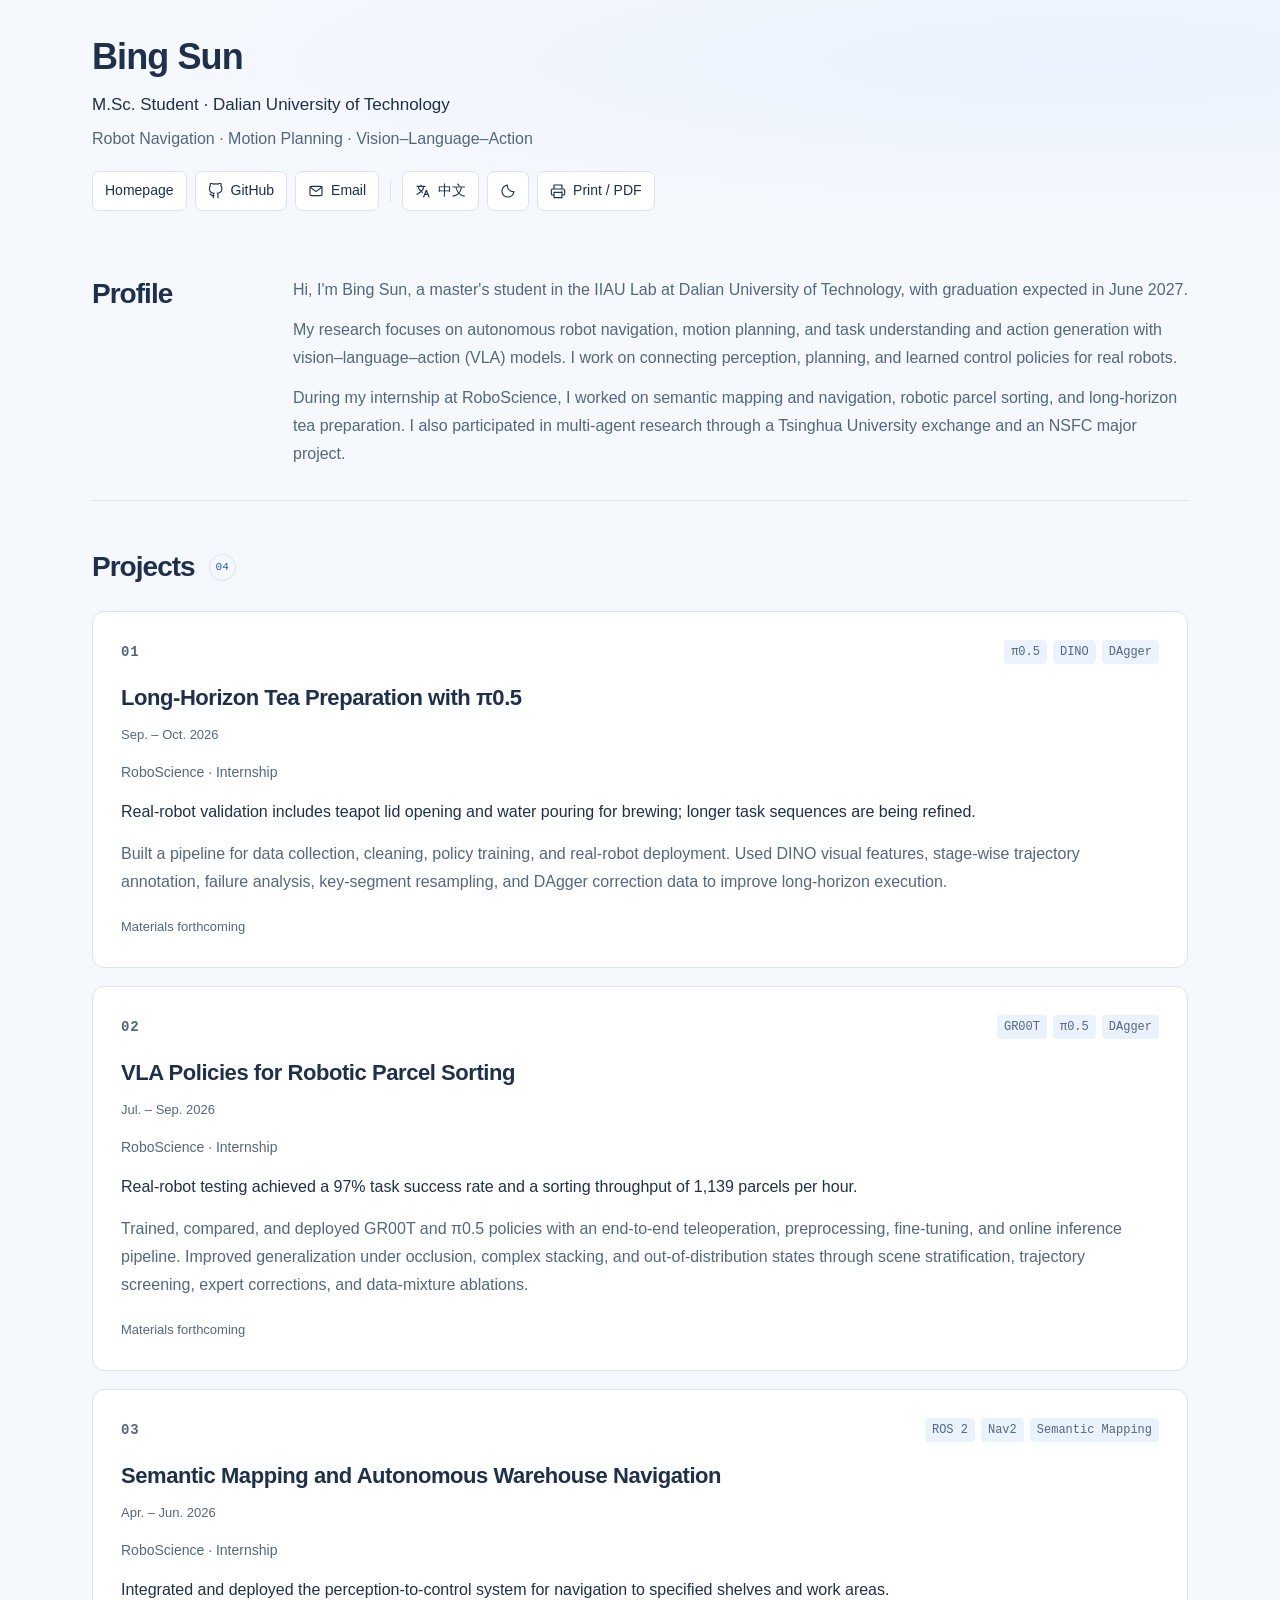
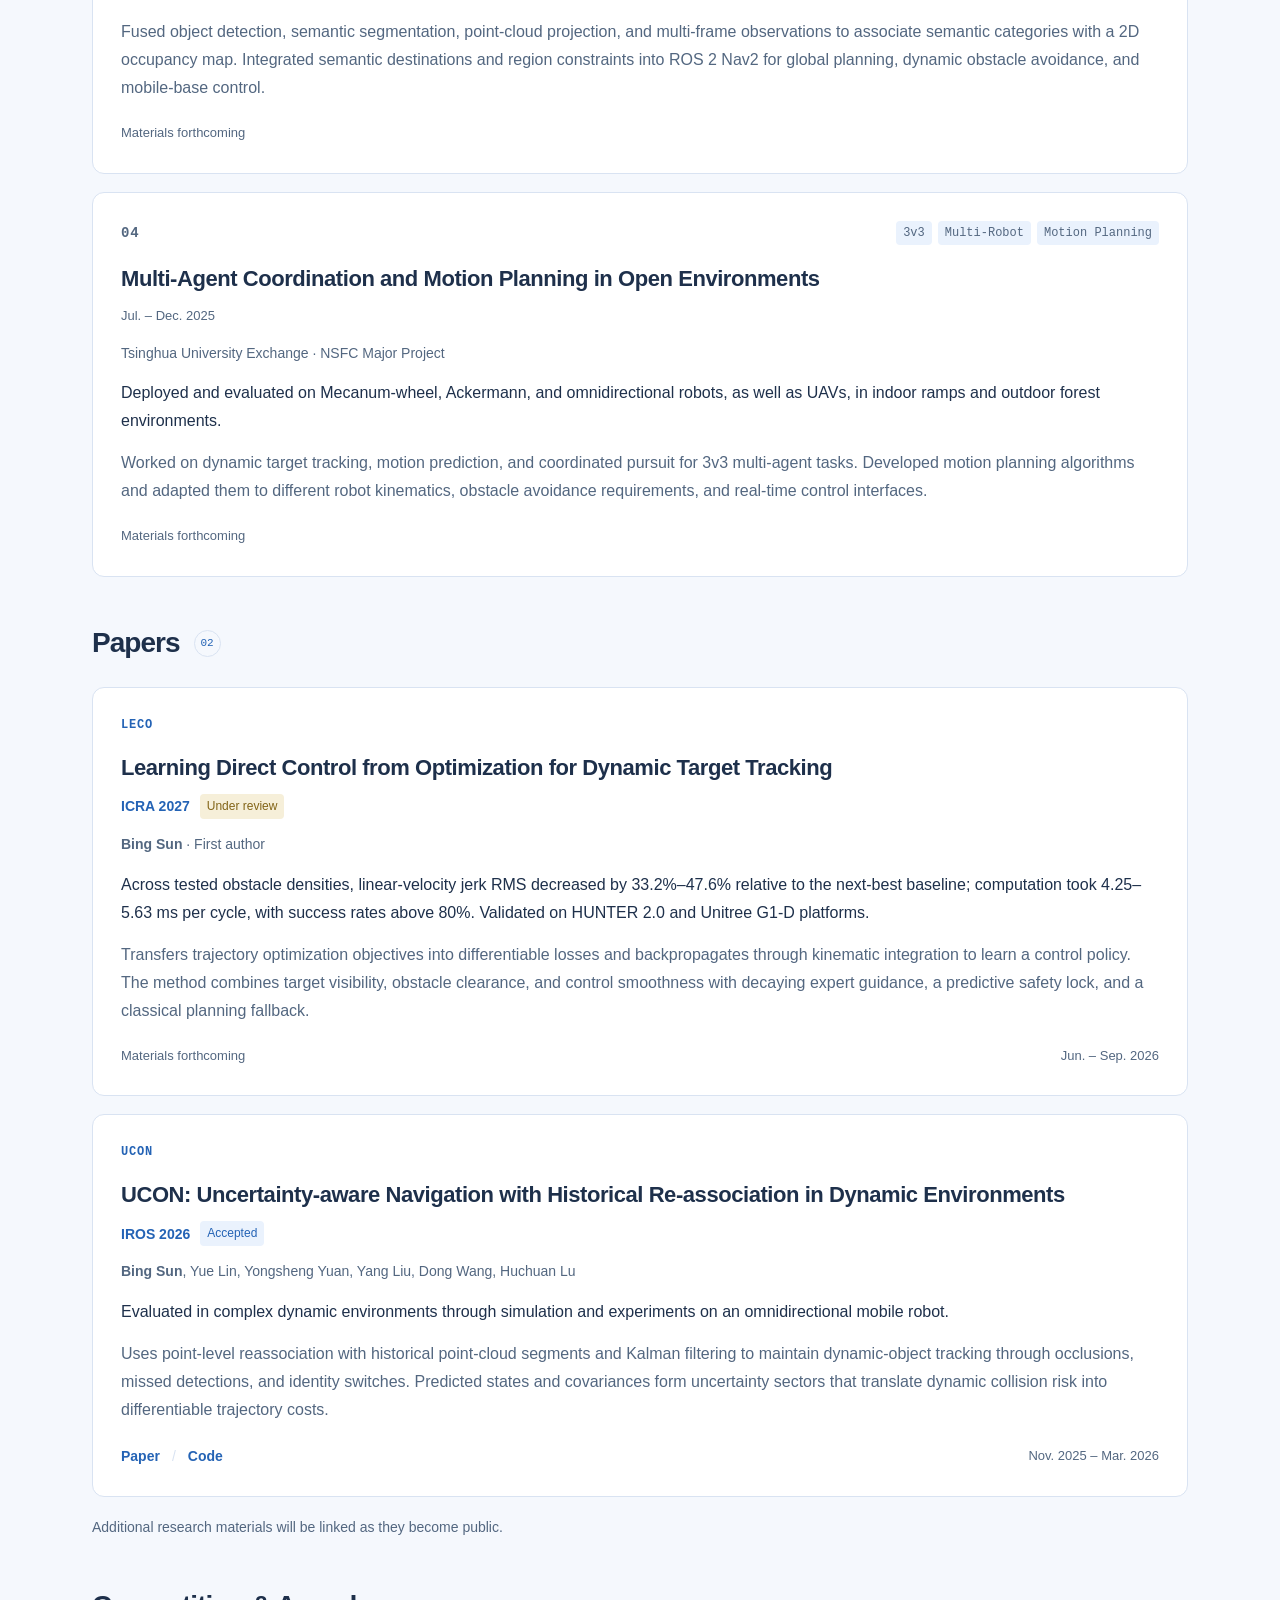
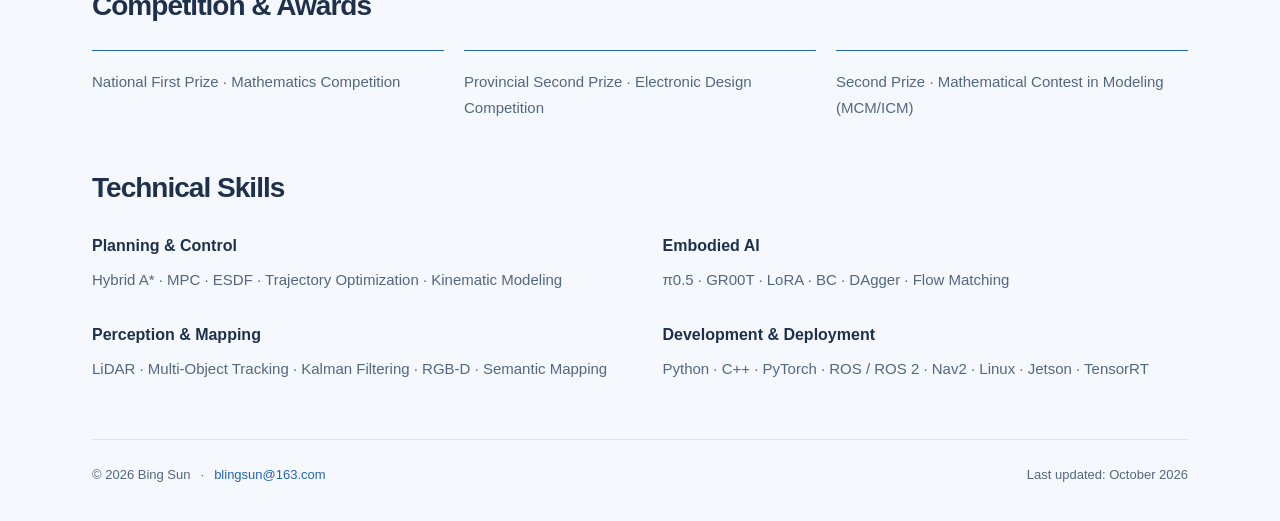
==== cv.html @ 3f8de505 "Add restrained emoji markers for easier homepage scanning" ====
<!doctype html>
<html lang="en">
<head>
  <meta charset="utf-8">
  <meta name="viewport" content="width=device-width, initial-scale=1">
  <meta name="color-scheme" content="light dark">
  <meta name="description" content="Bing Sun (孙冰), master's student at Dalian University of Technology. Research in robot navigation, motion planning, and vision–language–action models.">
  <meta property="og:title" content="Bing Sun | Robotics & Embodied AI">
  <meta property="og:description" content="Research and projects in autonomous navigation, motion planning, and vision–language–action policies.">
  <meta property="og:type" content="website">
  <meta property="og:url" content="https://bling-sun.github.io/MyHomepage/cv.html">
  <meta property="og:image" content="https://bling-sun.github.io/MyHomepage/assets/portrait.jpg">
  <link rel="canonical" href="https://bling-sun.github.io/MyHomepage/cv.html">
  <link rel="icon" href="assets/favicon.svg" type="image/svg+xml">
  <link rel="stylesheet" href="assets/styles.css">
  <title>Bing Sun — CV</title>
  <script src="assets/main.js" defer></script>
  <script type="application/ld+json">{"@context":"https://schema.org","@type":"Person","name":"Bing Sun","alternateName":"孙冰","url":"https://bling-sun.github.io/MyHomepage/","image":"https://bling-sun.github.io/MyHomepage/assets/portrait.jpg","email":"blingsun@163.com","sameAs":["https://github.com/Bling-sun"],"affiliation":{"@type":"CollegeOrUniversity","name":"Dalian University of Technology"},"knowsAbout":["Robot Navigation","Motion Planning","Vision–Language–Action Models"]}</script>
</head>
<body class="cv-page">
  <a data-i18n="ui.skip" class="skip-link" href="#main">Skip to content</a>
  <header class="hero">
    <div class="hero-inner">
      <div class="hero-copy">
        <p data-i18n="hero.eyebrow" class="eyebrow">ROBOTICS / EMBODIED AI</p>
        <h1 data-i18n="name">Bing Sun</h1><p data-i18n="role" class="role">M.Sc. Student · Dalian University of Technology</p><p data-i18n="interests" class="interests">Robot Navigation · Motion Planning · Vision–Language–Action</p><div class="toolbar" aria-label="Links and display options">
    <a href="./" class="tool-link"><span data-i18n="ui.home">Homepage</span></a>
    <a href="https://github.com/Bling-sun" class="tool-link" target="_blank" rel="noopener noreferrer"><svg aria-hidden="true" viewBox="0 0 24 24" fill="none" stroke="currentColor" stroke-width="1.7" stroke-linecap="round" stroke-linejoin="round"><path d="M9 19c-4.3 1.3-4.3-2.2-6-2.7M15 22v-3.9a3.4 3.4 0 0 0-1-2.7c3.3-.4 6.8-1.6 6.8-7.3a5.7 5.7 0 0 0-1.5-4A5.3 5.3 0 0 0 19.2.2S18-.2 15 1.7a13.5 13.5 0 0 0-7 0C5-.2 3.8.2 3.8.2a5.3 5.3 0 0 0-.1 3.9 5.7 5.7 0 0 0-1.5 4c0 5.7 3.5 6.9 6.8 7.3a3.4 3.4 0 0 0-1 2.7V22"/></svg><span>GitHub</span></a>
    <a href="mailto:blingsun@163.com" class="tool-link"><svg aria-hidden="true" viewBox="0 0 24 24" fill="none" stroke="currentColor" stroke-width="1.7" stroke-linecap="round" stroke-linejoin="round"><rect x="3" y="5" width="18" height="14" rx="2"/><path d="m3 6 9 7 9-7"/></svg><span data-i18n="ui.email">Email</span></a>
    <span class="toolbar-divider" aria-hidden="true"></span>
    <button class="tool-link" id="language-toggle" type="button" aria-label="切换为中文"><svg aria-hidden="true" viewBox="0 0 24 24" fill="none" stroke="currentColor" stroke-width="1.7" stroke-linecap="round" stroke-linejoin="round"><path d="M3 5h12M9 3v2M5 5c0 5 6 9 6 9M13 5c0 5-4 9-10 12M13 21l4-10 4 10M14.5 17h5"/></svg><span id="language-label">中文</span></button>
    <button class="tool-link theme-toggle" id="theme-toggle" type="button" aria-label="Switch to dark theme"><svg aria-hidden="true" viewBox="0 0 24 24" fill="none" stroke="currentColor" stroke-width="1.7" stroke-linecap="round" stroke-linejoin="round"><path d="M20.9 13A9 9 0 0 1 11 3.1 9 9 0 1 0 20.9 13Z"/></svg></button>
    <button class="tool-link" id="print-cv" type="button"><svg aria-hidden="true" viewBox="0 0 24 24" fill="none" stroke="currentColor" stroke-width="1.7" stroke-linecap="round" stroke-linejoin="round"><path d="M6 9V3h12v6M6 18H4a2 2 0 0 1-2-2v-5a2 2 0 0 1 2-2h16a2 2 0 0 1 2 2v5a2 2 0 0 1-2 2h-2"/><path d="M6 14h12v8H6zM18 12h.01"/></svg><span data-i18n="ui.print">Print / PDF</span></button>
  </div>

      </div>
      <div class="portrait-wrap"><img class="portrait" src="assets/portrait.jpg" alt="Bing Sun" width="128" height="154"><span class="portrait-caption">SHENZHEN · CHINA</span></div>

    </div>
  </header>

  <main class="container" id="main">
    <section class="profile" aria-labelledby="about-heading"><h2 id="about-heading"><span data-i18n="heading.about">Profile</span></h2><p data-i18n="bio.0">Hi, I&#39;m Bing Sun, a master&#39;s student in the IIAU Lab at Dalian University of Technology, with graduation expected in June 2027.</p><p data-i18n="bio.1">My research focuses on autonomous robot navigation, motion planning, and task understanding and action generation with vision–language–action (VLA) models. I work on connecting perception, planning, and learned control policies for real robots.</p><p data-i18n="bio.2">During my internship at RoboScience, I worked on semantic mapping and navigation, robotic parcel sorting, and long-horizon tea preparation. I also participated in multi-agent research through a Tsinghua University exchange and an NSFC major project.</p></section>
    <section id="projects" aria-labelledby="projects-heading"><div class="section-heading"><h2 id="projects-heading"><span data-i18n="heading.projects">Projects</span></h2><span class="section-count">04</span></div><div class="project-grid"><article class="entry project" id="tea">
      <div class="entry-content">
      <div class="entry-kicker"><span class="project-number">01</span><div class="tags"><span>π0.5</span><span>DINO</span><span>DAgger</span></div></div>
      <div class="entry-heading"><h3><span data-i18n="project.0.title">Long-Horizon Tea Preparation with π0.5</span></h3>
      <div class="entry-meta"><span data-i18n="project.0.date" class="date">Sep. – Oct. 2026</span></div></div>
      <div class="attribution"><span data-i18n="project.0.attribution">RoboScience · Internship</span></div>
      <div class="entry-body"><p data-i18n="project.0.result" class="result">Real-robot validation includes teapot lid opening and water pouring for brewing; longer task sequences are being refined.</p>
      <p data-i18n="project.0.description">Built a pipeline for data collection, cleaning, policy training, and real-robot deployment. Used DINO visual features, stage-wise trajectory annotation, failure analysis, key-segment resampling, and DAgger correction data to improve long-horizon execution.</p></div>
      <div class="entry-footer"><div class="material-links"><span data-i18n="project.0.forthcoming" class="pending">Materials forthcoming</span></div></div>
      </div></article><article class="entry project" id="sorting">
      <div class="entry-content">
      <div class="entry-kicker"><span class="project-number">02</span><div class="tags"><span>GR00T</span><span>π0.5</span><span>DAgger</span></div></div>
      <div class="entry-heading"><h3><span data-i18n="project.1.title">VLA Policies for Robotic Parcel Sorting</span></h3>
      <div class="entry-meta"><span data-i18n="project.1.date" class="date">Jul. – Sep. 2026</span></div></div>
      <div class="attribution"><span data-i18n="project.1.attribution">RoboScience · Internship</span></div>
      <div class="entry-body"><p data-i18n="project.1.result" class="result">Real-robot testing achieved a 97% task success rate and a sorting throughput of 1,139 parcels per hour.</p>
      <p data-i18n="project.1.description">Trained, compared, and deployed GR00T and π0.5 policies with an end-to-end teleoperation, preprocessing, fine-tuning, and online inference pipeline. Improved generalization under occlusion, complex stacking, and out-of-distribution states through scene stratification, trajectory screening, expert corrections, and data-mixture ablations.</p></div>
      <div class="entry-footer"><div class="material-links"><span data-i18n="project.1.forthcoming" class="pending">Materials forthcoming</span></div></div>
      </div></article><article class="entry project" id="navigation">
      <div class="entry-content">
      <div class="entry-kicker"><span class="project-number">03</span><div class="tags"><span>ROS 2</span><span>Nav2</span><span>Semantic Mapping</span></div></div>
      <div class="entry-heading"><h3><span data-i18n="project.2.title">Semantic Mapping and Autonomous Warehouse Navigation</span></h3>
      <div class="entry-meta"><span data-i18n="project.2.date" class="date">Apr. – Jun. 2026</span></div></div>
      <div class="attribution"><span data-i18n="project.2.attribution">RoboScience · Internship</span></div>
      <div class="entry-body"><p data-i18n="project.2.result" class="result">Integrated and deployed the perception-to-control system for navigation to specified shelves and work areas.</p>
      <p data-i18n="project.2.description">Fused object detection, semantic segmentation, point-cloud projection, and multi-frame observations to associate semantic categories with a 2D occupancy map. Integrated semantic destinations and region constraints into ROS 2 Nav2 for global planning, dynamic obstacle avoidance, and mobile-base control.</p></div>
      <div class="entry-footer"><div class="material-links"><span data-i18n="project.2.forthcoming" class="pending">Materials forthcoming</span></div></div>
      </div></article><article class="entry project" id="multi-agent">
      <div class="entry-content">
      <div class="entry-kicker"><span class="project-number">04</span><div class="tags"><span>3v3</span><span>Multi-Robot</span><span>Motion Planning</span></div></div>
      <div class="entry-heading"><h3><span data-i18n="project.3.title">Multi-Agent Coordination and Motion Planning in Open Environments</span></h3>
      <div class="entry-meta"><span data-i18n="project.3.date" class="date">Jul. – Dec. 2025</span></div></div>
      <div class="attribution"><span data-i18n="project.3.attribution">Tsinghua University Exchange · NSFC Major Project</span></div>
      <div class="entry-body"><p data-i18n="project.3.result" class="result">Deployed and evaluated on Mecanum-wheel, Ackermann, and omnidirectional robots, as well as UAVs, in indoor ramps and outdoor forest environments.</p>
      <p data-i18n="project.3.description">Worked on dynamic target tracking, motion prediction, and coordinated pursuit for 3v3 multi-agent tasks. Developed motion planning algorithms and adapted them to different robot kinematics, obstacle avoidance requirements, and real-time control interfaces.</p></div>
      <div class="entry-footer"><div class="material-links"><span data-i18n="project.3.forthcoming" class="pending">Materials forthcoming</span></div></div>
      </div></article></div></section>
    <section id="papers" aria-labelledby="papers-heading"><div class="section-heading"><h2 id="papers-heading"><span data-i18n="heading.papers">Papers</span></h2><span class="section-count">02</span></div><article class="entry paper" id="leco">
      <div class="entry-content">
      <div class="entry-kicker">LECO</div>
      <div class="entry-heading"><h3><span data-i18n="paper.0.title">Learning Direct Control from Optimization for Dynamic Target Tracking</span></h3>
      <div class="entry-meta"><span class="venue">ICRA 2027</span><span data-i18n="paper.0.status" class="status review">Under review</span></div></div>
      <div class="attribution"><span class="authors"><strong data-i18n="paper.0.attribution.name">Bing Sun</strong><span data-i18n="paper.0.attribution.remaining"> · First author</span></span></div>
      <div class="entry-body"><p data-i18n="paper.0.result" class="result">Across tested obstacle densities, linear-velocity jerk RMS decreased by 33.2%–47.6% relative to the next-best baseline; computation took 4.25–5.63 ms per cycle, with success rates above 80%. Validated on HUNTER 2.0 and Unitree G1-D platforms.</p>
      <p data-i18n="paper.0.description">Transfers trajectory optimization objectives into differentiable losses and backpropagates through kinematic integration to learn a control policy. The method combines target visibility, obstacle clearance, and control smoothness with decaying expert guidance, a predictive safety lock, and a classical planning fallback.</p></div>
      <div class="entry-footer"><div class="material-links"><span data-i18n="paper.0.forthcoming" class="pending">Materials forthcoming</span></div><span data-i18n="paper.0.date" class="date">Jun. – Sep. 2026</span></div>
      </div></article><article class="entry paper" id="ucon">
      <div class="entry-content">
      <div class="entry-kicker">UCON</div>
      <div class="entry-heading"><h3><span data-i18n="paper.1.title">UCON: Uncertainty-aware Navigation with Historical Re-association in Dynamic Environments</span></h3>
      <div class="entry-meta"><span class="venue">IROS 2026</span><span data-i18n="paper.1.status" class="status accepted">Accepted</span></div></div>
      <div class="attribution"><span class="authors"><strong data-i18n="paper.1.attribution.name">Bing Sun</strong><span data-i18n="paper.1.attribution.remaining">, Yue Lin, Yongsheng Yuan, Yang Liu, Dong Wang, Huchuan Lu</span></span></div>
      <div class="entry-body"><p data-i18n="paper.1.result" class="result">Evaluated in complex dynamic environments through simulation and experiments on an omnidirectional mobile robot.</p>
      <p data-i18n="paper.1.description">Uses point-level reassociation with historical point-cloud segments and Kalman filtering to maintain dynamic-object tracking through occlusions, missed detections, and identity switches. Predicted states and covariances form uncertainty sectors that translate dynamic collision risk into differentiable trajectory costs.</p></div>
      <div class="entry-footer"><div class="material-links"><a href="https://arxiv.org/abs/2609.29419" target="_blank" rel="noopener noreferrer"><span data-i18n="paper.1.link.paper">Paper</span></a><span aria-hidden="true" class="link-divider">/</span><a href="https://github.com/Bling-sun/UCON" target="_blank" rel="noopener noreferrer"><span data-i18n="paper.1.link.code">Code</span></a></div><span data-i18n="paper.1.date" class="date">Nov. 2025 – Mar. 2026</span></div>
      </div></article><p data-i18n="papers.note" class="section-note">Additional research materials will be linked as they become public.</p></section>
    <section id="awards" aria-labelledby="awards-heading"><div class="section-heading"><h2 id="awards-heading"><span data-i18n="heading.awards">Competition &amp; Awards</span></h2></div><ul class="awards-list"><li data-i18n="award.0">National First Prize · Mathematics Competition</li><li data-i18n="award.1">Provincial Second Prize · Electronic Design Competition</li><li data-i18n="award.2">Second Prize · Mathematical Contest in Modeling (MCM/ICM)</li></ul></section>
    <section id="skills" aria-labelledby="skills-heading"><div class="section-heading"><h2 id="skills-heading"><span data-i18n="heading.skills">Technical Skills</span></h2></div><dl class="skills-list"><div><dt><span data-i18n="skill.0.label">Planning &amp; Control</span></dt><dd>Hybrid A* · MPC · ESDF · Trajectory Optimization · Kinematic Modeling</dd></div><div><dt><span data-i18n="skill.1.label">Embodied AI</span></dt><dd>π0.5 · GR00T · LoRA · BC · DAgger · Flow Matching</dd></div><div><dt><span data-i18n="skill.2.label">Perception &amp; Mapping</span></dt><dd>LiDAR · Multi-Object Tracking · Kalman Filtering · RGB-D · Semantic Mapping</dd></div><div><dt><span data-i18n="skill.3.label">Development &amp; Deployment</span></dt><dd>Python · C++ · PyTorch · ROS / ROS 2 · Nav2 · Linux · Jetson · TensorRT</dd></div></dl></section>
  </main>
  <footer class="site-footer"><div><span>© 2026 </span><span data-i18n="footer.name">Bing Sun</span><span class="footer-dot" aria-hidden="true">·</span><a href="mailto:blingsun@163.com">blingsun@163.com</a></div><div class="updated"><span data-i18n="footer.updated">Last updated: October 2026</span></div></footer>
  <script id="translations" type="application/json">{"bio.0":{"en":"Hi, I'm Bing Sun, a master's student in the IIAU Lab at Dalian University of Technology, with graduation expected in June 2027.","zh":"你好，我是孙冰，目前在大连理工大学 IIAU Lab 攻读硕士学位，预计于 2027 年 6 月毕业。"},"bio.1":{"en":"My research focuses on autonomous robot navigation, motion planning, and task understanding and action generation with vision–language–action (VLA) models. I work on connecting perception, planning, and learned control policies for real robots.","zh":"我的研究方向是机器人自主导航、运动规划，以及基于视觉语言动作（VLA）模型的任务理解与动作生成，关注感知、规划与学习控制策略在真实机器人上的融合与应用。"},"bio.2":{"en":"During my internship at RoboScience, I worked on semantic mapping and navigation, robotic parcel sorting, and long-horizon tea preparation. I also participated in multi-agent research through a Tsinghua University exchange and an NSFC major project.","zh":"在 RoboScience 实习期间，我参与了语义建图与自主导航、机器人快递分拣及长程茶艺操作。在清华大学交流及国家自然科学基金重大项目中，我参与了多智能体协同对抗研究。"},"award.0":{"en":"National First Prize · Mathematics Competition","zh":"数学竞赛 · 国家一等奖"},"award.1":{"en":"Provincial Second Prize · Electronic Design Competition","zh":"电子设计竞赛 · 省级二等奖"},"award.2":{"en":"Second Prize · Mathematical Contest in Modeling (MCM/ICM)","zh":"美国大学生数学建模竞赛 · 二等奖"},"skill.0.label":{"en":"Planning & Control","zh":"规划与控制"},"skill.1.label":{"en":"Embodied AI","zh":"具身智能"},"skill.2.label":{"en":"Perception & Mapping","zh":"感知与建图"},"skill.3.label":{"en":"Development & Deployment","zh":"开发与部署"},"name":{"en":"Bing Sun","zh":"孙冰"},"role":{"en":"M.Sc. Student · Dalian University of Technology","zh":"硕士研究生 · 大连理工大学"},"interests":{"en":"Robot Navigation · Motion Planning · Vision–Language–Action","zh":"机器人导航 · 运动规划 · 视觉语言动作模型"},"ui.home":{"en":"Homepage","zh":"主页"},"ui.email":{"en":"Email","zh":"邮箱"},"ui.print":{"en":"Print / PDF","zh":"打印 / PDF"},"ui.skip":{"en":"Skip to content","zh":"跳转到内容"},"hero.eyebrow":{"en":"ROBOTICS / EMBODIED AI","zh":"机器人 / 具身智能"},"heading.about":{"en":"Profile","zh":"个人简介"},"project.0.title":{"en":"Long-Horizon Tea Preparation with π0.5","zh":"基于 π0.5 的长程茶艺操作"},"project.0.date":{"en":"Sep. – Oct. 2026","zh":"2026.09 – 2026.10"},"project.0.description":{"en":"Built a pipeline for data collection, cleaning, policy training, and real-robot deployment. Used DINO visual features, stage-wise trajectory annotation, failure analysis, key-segment resampling, and DAgger correction data to improve long-horizon execution.","zh":"搭建数据采集、清洗、策略训练与真机部署链路。引入 DINO 视觉特征，围绕阶段切换、误差累积及失败恢复建立分阶段轨迹标注和失败归因机制，结合关键片段重采样与 DAgger 纠错数据优化长程执行。"},"project.0.attribution":{"en":"RoboScience · Internship","zh":"RoboScience · 实习"},"project.0.result":{"en":"Real-robot validation includes teapot lid opening and water pouring for brewing; longer task sequences are being refined.","zh":"完成系统集成与真机测试，已实现茶壶开盖和倒水冲泡步骤，并持续优化更长任务序列的执行能力。"},"project.0.forthcoming":{"en":"Materials forthcoming","zh":"资料待发布"},"project.1.title":{"en":"VLA Policies for Robotic Parcel Sorting","zh":"快递分拣 VLA 策略训练与实机部署"},"project.1.date":{"en":"Jul. – Sep. 2026","zh":"2026.07 – 2026.09"},"project.1.description":{"en":"Trained, compared, and deployed GR00T and π0.5 policies with an end-to-end teleoperation, preprocessing, fine-tuning, and online inference pipeline. Improved generalization under occlusion, complex stacking, and out-of-distribution states through scene stratification, trajectory screening, expert corrections, and data-mixture ablations.","zh":"基于 GR00T 和 π0.5 开展训练、性能对比与真机部署，搭建遥操作采集、数据预处理、策略微调和在线推理链路。针对包裹遮挡、复杂堆叠与分布外失败，结合场景分层、轨迹筛选、专家纠错及数据配比消融改善泛化表现。"},"project.1.attribution":{"en":"RoboScience · Internship","zh":"RoboScience · 实习"},"project.1.result":{"en":"Real-robot testing achieved a 97% task success rate and a sorting throughput of 1,139 parcels per hour.","zh":"真实机器人测试中，任务成功率达到 97%，分拣速度达到 1,139 件/小时。"},"project.1.forthcoming":{"en":"Materials forthcoming","zh":"资料待发布"},"project.2.title":{"en":"Semantic Mapping and Autonomous Warehouse Navigation","zh":"面向仓库环境的语义建图与自主导航"},"project.2.date":{"en":"Apr. – Jun. 2026","zh":"2026.04 – 2026.06"},"project.2.description":{"en":"Fused object detection, semantic segmentation, point-cloud projection, and multi-frame observations to associate semantic categories with a 2D occupancy map. Integrated semantic destinations and region constraints into ROS 2 Nav2 for global planning, dynamic obstacle avoidance, and mobile-base control.","zh":"融合目标检测、语义分割、点云投影与多帧观测，实现语义类别与二维占据地图的空间关联。基于 ROS 2 Nav2 集成全局规划、局部动态避障及底盘控制，将语义目标点和区域约束融入导航任务。"},"project.2.attribution":{"en":"RoboScience · Internship","zh":"RoboScience · 实习"},"project.2.result":{"en":"Integrated and deployed the perception-to-control system for navigation to specified shelves and work areas.","zh":"完成从感知、建图到规划控制的系统联调与部署，实现面向指定货架和工作区域的自主导航。"},"project.2.forthcoming":{"en":"Materials forthcoming","zh":"资料待发布"},"project.3.title":{"en":"Multi-Agent Coordination and Motion Planning in Open Environments","zh":"开放环境多智能体协同对抗与运动规划"},"project.3.date":{"en":"Jul. – Dec. 2025","zh":"2025.07 – 2025.12"},"project.3.description":{"en":"Worked on dynamic target tracking, motion prediction, and coordinated pursuit for 3v3 multi-agent tasks. Developed motion planning algorithms and adapted them to different robot kinematics, obstacle avoidance requirements, and real-time control interfaces.","zh":"面向 3v3 多智能体任务，开展动态目标跟踪、运动状态预测与协同围剿策略研究。开发运动规划算法，并针对不同平台的运动学、障碍规避与实时控制需求完成适配。"},"project.3.attribution":{"en":"Tsinghua University Exchange · NSFC Major Project","zh":"清华大学交流 · 国家自然科学基金重大项目"},"project.3.result":{"en":"Deployed and evaluated on Mecanum-wheel, Ackermann, and omnidirectional robots, as well as UAVs, in indoor ramps and outdoor forest environments.","zh":"支持麦克纳姆轮、阿克曼轮、全向轮移动机器人及无人机，在室内坡道和室外森林环境中完成部署与实验验证。"},"project.3.forthcoming":{"en":"Materials forthcoming","zh":"资料待发布"},"heading.projects":{"en":"Projects","zh":"项目"},"paper.0.title":{"en":"Learning Direct Control from Optimization for Dynamic Target Tracking","zh":"从优化中学习直接控制，实现动态目标跟踪"},"paper.0.status":{"en":"Under review","zh":"审稿中"},"paper.0.description":{"en":"Transfers trajectory optimization objectives into differentiable losses and backpropagates through kinematic integration to learn a control policy. The method combines target visibility, obstacle clearance, and control smoothness with decaying expert guidance, a predictive safety lock, and a classical planning fallback.","zh":"将传统轨迹优化目标转化为可微损失，通过运动学积分实现轨迹级损失向控制策略的端到端反向传播。融合目标可见性、障碍物距离与控制平滑性约束，并结合衰减式专家引导、预测性安全锁及经典规划控制回退策略。"},"paper.0.attribution.name":{"en":"Bing Sun","zh":"孙冰"},"paper.0.attribution.remaining":{"en":" · First author","zh":" · 第一作者"},"paper.0.result":{"en":"Across tested obstacle densities, linear-velocity jerk RMS decreased by 33.2%–47.6% relative to the next-best baseline; computation took 4.25–5.63 ms per cycle, with success rates above 80%. Validated on HUNTER 2.0 and Unitree G1-D platforms.","zh":"在所测试的不同障碍物密度下，线速度 Jerk RMS 较次优方法降低 33.2%–47.6%，单周期计算时间为 4.25–5.63 ms，成功率超过 80%；在 HUNTER 2.0 阿克曼底盘和宇树 G1-D 平台上完成实机验证。"},"paper.0.forthcoming":{"en":"Materials forthcoming","zh":"资料待发布"},"paper.0.date":{"en":"Jun. – Sep. 2026","zh":"2026.06 – 2026.09"},"paper.1.title":{"en":"UCON: Uncertainty-aware Navigation with Historical Re-association in Dynamic Environments","zh":"UCON：动态环境中基于历史重关联的不确定性感知导航"},"paper.1.status":{"en":"Accepted","zh":"已录用"},"paper.1.description":{"en":"Uses point-level reassociation with historical point-cloud segments and Kalman filtering to maintain dynamic-object tracking through occlusions, missed detections, and identity switches. Predicted states and covariances form uncertainty sectors that translate dynamic collision risk into differentiable trajectory costs.","zh":"针对遮挡、漏检和 ID 切换，设计基于历史点云片段的点级重关联机制，结合卡尔曼滤波进行目标状态估计与协方差传播。基于预测状态与协方差构建不确定性扇区，将动态碰撞风险转化为可微轨迹代价。"},"paper.1.attribution.name":{"en":"Bing Sun","zh":"孙冰"},"paper.1.attribution.remaining":{"en":", Yue Lin, Yongsheng Yuan, Yang Liu, Dong Wang, Huchuan Lu","zh":"，林跃，袁永胜，刘洋，王栋，卢湖川"},"paper.1.result":{"en":"Evaluated in complex dynamic environments through simulation and experiments on an omnidirectional mobile robot.","zh":"在复杂动态环境中开展仿真及全向移动机器人实验，验证感知与规划联合方法的有效性。"},"paper.1.link.paper":{"en":"Paper","zh":"论文"},"paper.1.link.code":{"en":"Code","zh":"代码"},"paper.1.date":{"en":"Nov. 2025 – Mar. 2026","zh":"2025.11 – 2026.03"},"papers.note":{"en":"Additional research materials will be linked as they become public.","zh":"更多研究资料将在公开后补充链接。"},"heading.papers":{"en":"Papers","zh":"论文"},"heading.awards":{"en":"Competition & Awards","zh":"竞赛与荣誉"},"heading.skills":{"en":"Technical Skills","zh":"专业技能"},"footer.name":{"en":"Bing Sun","zh":"孙冰"},"footer.updated":{"en":"Last updated: October 2026","zh":"最近更新：2026 年 10 月"}}</script>
</body>
</html>
---- assets/styles.css ----
:root { color-scheme: light; --bg:#f5f8fd; --surface:#fff; --ink:#1e304b; --muted:#536780; --line:#d9e3f2; --accent:#2463b5; --soft:#eaf2fd; --shadow:0 14px 36px #1a4f9510; }
:root[data-theme="dark"] { color-scheme:dark; --bg:#101b2c; --surface:#19283e; --ink:#e5edf9; --muted:#b3c3d9; --line:#344964; --accent:#92c3ff; --soft:#213750; --shadow:0 18px 44px #0002; }
* { box-sizing:border-box; }
[hidden] { display:none !important; }
html { scroll-behavior:smooth; scroll-padding-top:90px; }
body { margin:0; color:var(--ink); background:var(--bg); font:16px/1.75 -apple-system,BlinkMacSystemFont,"Segoe UI","Microsoft YaHei",sans-serif; }
a { color:var(--accent); text-decoration:none; }
a:hover { text-decoration:underline; text-underline-offset:5px; }
button { font:inherit; cursor:pointer; }
a,button,summary { -webkit-tap-highlight-color:transparent; }
:focus-visible { outline:3px solid #bd862d; outline-offset:5px; }
.skip-link { position:absolute; top:12px; left:12px; z-index:20; transform:translateY(-200%); background:var(--surface); padding:10px 18px; }
.skip-link:focus { transform:none; }
.hero { overflow:hidden; background:radial-gradient(ellipse at 85% 25%,var(--soft),transparent 60%); }
.hero-inner { max-width:1160px; margin:auto; padding:38px 32px 34px; display:grid; grid-template-columns:minmax(0,1fr) 128px; align-items:center; gap:44px; }
.eyebrow { margin:0 0 12px; color:var(--accent); font:600 12px/1.5 ui-monospace,Consolas,monospace; letter-spacing:.2em; }
h1 { font-size:40px; line-height:1.2; letter-spacing:-.025em; font-weight:650; margin:0 0 12px; }
.role { font-size:17px; margin:0 0 5px; }
.interests { font-size:16px; color:var(--muted); max-width:720px; margin:0; }
.portrait-wrap { position:relative; padding:6px 6px 12px; border:1px solid var(--line); border-radius:12px; background:var(--surface); box-shadow:var(--shadow); }
.portrait { display:block; width:100%; height:142px; object-fit:cover; object-position:center 25%; border-radius:8px; }
.portrait-caption { display:block; text-align:center; font:10px/1 ui-monospace,Consolas,monospace; letter-spacing:.08em; margin-top:10px; color:var(--muted); }
.toolbar { display:flex; align-items:center; flex-wrap:wrap; gap:8px; margin-top:18px; }
.tool-link { display:inline-flex; align-items:center; justify-content:center; gap:7px; color:var(--ink); font-size:14px; line-height:1.5; min-height:40px; padding:8px 12px; background:var(--surface); border:1px solid var(--line); border-radius:7px; transition:background .18s,border-color .18s; }
.tool-link:hover { background:var(--soft); border-color:var(--accent); text-decoration:none; }
.tool-link svg { width:16px; height:16px; }
.toolbar-divider { height:22px; width:1px; background:var(--line); margin:0 3px; }
.hero-cta { display:inline-flex; gap:35px; align-items:center; color:var(--accent); margin-top:18px; border-bottom:1px solid var(--accent); padding-bottom:4px; font-size:14px; font-weight:600; }
.hero-cta:hover { text-decoration:none; }
.hero-cta span:last-child { transition:transform .2s; }
.hero-cta:hover span:last-child { transform:translate(3px,-3px); }
.section-nav { position:sticky; top:0; z-index:5; display:flex; justify-content:center; gap:42px; border-block:1px solid var(--line); background:var(--bg); padding:0 20px; }
.section-nav a { padding:16px 0 13px; border-bottom:3px solid transparent; font-size:15px; color:var(--muted); }
.section-nav a:hover,.section-nav a[aria-current="location"] { color:var(--accent); border-bottom-color:var(--accent); text-decoration:none; }
.container { max-width:1160px; margin:0 auto; padding:36px 32px 56px; }
.container > section + section { margin-top:48px; }
.profile { display:grid; grid-template-columns:165px 1fr; column-gap:36px; padding-bottom:32px; border-bottom:1px solid var(--line); }
.profile h2 { grid-row:1/4; }
.profile p { margin:0 0 12px; color:var(--muted); font-size:16px; }
.profile p:last-child { margin-bottom:0; }
h2 { margin:0; font-size:28px; line-height:1.3; font-weight:600; letter-spacing:-.035em; }
.section-heading { display:flex; align-items:center; gap:14px; margin-bottom:26px; }
.section-count { color:var(--accent); font:11px/1 ui-monospace,Consolas,monospace; border:1px solid var(--line); border-radius:50%; width:27px; height:27px; display:grid; place-items:center; }
.project-grid { display:grid; grid-template-columns:1fr; gap:24px; }
.entry { min-width:0; background:var(--surface); border:1px solid var(--line); border-radius:12px; overflow:hidden; transition:box-shadow .25s,border-color .25s,transform .25s; }
.project:hover { box-shadow:var(--shadow); border-color:var(--accent); transform:translateY(-3px); }
.entry-content { padding:28px; min-width:0; }
.entry-kicker { display:flex; justify-content:space-between; align-items:center; gap:12px; margin-bottom:18px; color:var(--accent); font:600 12px/1.5 ui-monospace,Consolas,monospace; letter-spacing:.07em; }
.project-number { font-size:14px; color:var(--muted); }
.tags { display:flex; flex-wrap:wrap; justify-content:flex-end; gap:6px; letter-spacing:0; font-family:inherit; }
.tags span { font-size:12px; font-weight:500; background:var(--soft); padding:3px 7px; border-radius:4px; color:var(--muted); }
.emoji { display:inline-block; margin-right:.45em; font-family:"Apple Color Emoji","Segoe UI Emoji","Noto Color Emoji",sans-serif; font-size:.9em; font-weight:normal; letter-spacing:0; }
.entry h3 { display:flex; align-items:flex-start; gap:.4em; }
.entry h3 .emoji { flex:0 0 auto; margin:0; }
.entry h3 [data-i18n] { min-width:0; }
h3 { margin:0; font-size:22px; font-weight:600; line-height:1.45; letter-spacing:-.02em; }
.entry-meta { display:flex; flex-wrap:wrap; align-items:center; gap:10px; margin-top:10px; }
.date { font-size:13px; color:var(--muted); }
.attribution { font-size:14px; color:var(--muted); margin-top:13px; }
.entry-body p { font-size:16px; color:var(--muted); margin:14px 0; }
.entry-body p.result { color:var(--ink); }
.project-details { margin-top:20px; border-top:1px solid var(--line); }
.project-details summary { cursor:pointer; padding:12px 0 0; list-style:none; font-size:14px; color:var(--accent); display:flex; justify-content:space-between; align-items:center; }
.project-details summary::-webkit-details-marker { display:none; }
.detail-plus { font-size:20px; line-height:1; transition:transform .2s; }
.project-details[open] .detail-plus { transform:rotate(45deg); }
.entry-footer { display:flex; align-items:center; justify-content:space-between; flex-wrap:wrap; gap:12px; margin-top:20px; font-size:14px; }
.pending { color:var(--muted); font-size:13px; }
.material-links { display:flex; align-items:center; gap:12px; }
.material-links a { font-weight:600; }
.link-divider { color:var(--line); }
.paper { margin-bottom:24px; }
.entry.has-media { display:grid; grid-template-columns:minmax(0,55fr) minmax(0,45fr); }
.paper .entry-content { padding:28px; }
.paper h3 { font-size:22px; }
.venue { color:var(--accent); font-size:14px; font-weight:650; }
.status { font-size:12px; padding:2px 7px; border-radius:4px; }
.accepted { background:var(--soft); color:var(--accent); }
.review { background:#f6efd9; color:#826417; }
:root[data-theme="dark"] .review { background:#463d27; color:#ecd89a; }
.media-gallery { min-width:0; background:var(--soft); padding:18px; display:flex; flex-direction:column; justify-content:center; }
.media-placeholder { padding:22px; }
.placeholder-stage { aspect-ratio:16/9; display:flex; flex-direction:column; align-items:center; justify-content:center; gap:10px; border:1px dashed var(--line); border-radius:8px; background:var(--surface); color:var(--muted); }
.placeholder-stage svg { width:46px; height:46px; color:var(--accent); opacity:.65; }
.placeholder-stage p { margin:0; font-size:16px; font-weight:500; }
.placeholder-stage > span { font-size:13px; }
.entry-media { margin:0; }
.media-stage { position:relative; aspect-ratio:16/9; overflow:hidden; border-radius:7px; background:#0d1b2d; display:grid; place-items:center; }
.media-stage video,.media-stage img { width:100%; height:100%; object-fit:contain; display:block; }
.media-stage video { max-height:100%; }
.entry-media figcaption { margin:10px 0; font-size:14px; color:var(--muted); }
.demo-toggle { position:absolute; bottom:12px; left:12px; display:inline-flex; align-items:center; gap:9px; border:1px solid #ffffff66; border-radius:6px; color:#fff; background:#153b6deb; padding:9px 13px; font-size:14px; min-height:40px; }
.demo-toggle:hover { background:#2463b5; }
.demo-toggle[data-playing="true"][data-kind="video"] { display:none; }
.play-icon { font-size:10px; }
.media-selector { display:flex; flex-wrap:wrap; gap:6px; margin-top:6px; }
.media-selector button { border:1px solid var(--line); background:var(--surface); color:var(--muted); font-size:13px; border-radius:5px; padding:8px 10px; min-height:40px; }
.media-selector button[aria-pressed="true"] { color:var(--surface); background:var(--accent); border-color:var(--accent); }
.section-note { font-size:14px; color:var(--muted); margin:10px 0 0; }
.awards-list { list-style:none; padding:0; margin:0; display:grid; grid-template-columns:repeat(3,1fr); gap:20px; }
.awards-list li { padding:18px 0 0; border-top:1px solid var(--accent); color:var(--muted); font-size:15px; }
.skills-list { display:grid; grid-template-columns:1fr 1fr; gap:28px 45px; margin:0; }
.skills-list dt { font-size:16px; font-weight:600; margin-bottom:7px; }
.skills-list dd { margin:0; color:var(--muted); font-size:15px; }
.site-footer { width:calc(100% - 64px); max-width:1096px; margin:auto; display:flex; justify-content:space-between; gap:20px; border-top:1px solid var(--line); padding:24px 0 35px; color:var(--muted); font-size:13px; }
.footer-dot { margin:0 10px; }
.cv-page .hero-inner { display:block; padding-block:35px; }
.cv-page .portrait-wrap,.cv-page .eyebrow { display:none; }
.cv-page h1 { font-size:36px; }
.cv-page .container { padding-top:30px; }
.cv-page .project-grid { display:block; }
.cv-page .entry { margin-bottom:18px; }
.cv-page .entry { display:block; }
@media (max-width:800px) {
  .hero-inner { padding:32px 24px; gap:28px; grid-template-columns:minmax(0,1fr) 112px; }
  .portrait { height:126px; }
  .toolbar-divider { display:none; }
  .container { padding:35px 24px 45px; }
  .profile { grid-template-columns:145px 1fr; gap:0 25px; }
  .entry.has-media { grid-template-columns:1fr; }
  .media-gallery { padding:16px; }
  .site-footer { width:calc(100% - 48px); margin-inline:24px; }
  .project-grid { gap:16px; }
  .entry-content { padding:21px; }
}
@media (max-width:580px) {
  html { scroll-padding-top:80px; }
  .hero-inner { padding:28px 20px; display:grid; grid-template-columns:minmax(0,1fr) 76px; align-items:start; gap:0 14px; }
  .hero-copy { display:contents; }
  .hero-copy > * { grid-column:1 / -1; }
  .hero-copy .eyebrow { grid-column:1; grid-row:1; }
  .hero-copy h1 { grid-column:1; grid-row:2; }
  .hero-copy .role { margin-top:12px; }
  .hero-cta { justify-self:start; }
  .portrait-wrap { grid-column:2; grid-row:1 / 3; width:76px; padding:4px; border-radius:9px; }
  .portrait { height:86px; border-radius:6px; }
  .portrait-caption { display:none; }
  .eyebrow { font-size:11px; letter-spacing:.08em; margin-bottom:10px; }
  h1 { font-size:32px; margin-bottom:12px; }
  .role { font-size:16px; }
  .interests { font-size:15px; }
  .toolbar { margin-top:22px; gap:6px; }
  .tool-link { min-height:44px; padding:8px; font-size:13px; }
  .hero-cta { margin-top:23px; }
  .section-nav { gap:16px; }
  .section-nav a { font-size:14px; }
  .container { padding:30px 20px 40px; }
  .container > section + section { margin-top:44px; }
  .profile { display:block; padding-bottom:28px; }
  .profile h2 { margin-bottom:19px; }
  h2 { font-size:26px; }
  .project-grid { grid-template-columns:1fr; gap:18px; }
  .entry-content,.paper .entry-content { padding:22px; }
  .entry h3 { font-size:20px; }
  .awards-list,.skills-list { grid-template-columns:1fr; gap:20px; }
  .media-selector button { min-height:44px; }
  .site-footer { width:calc(100% - 40px); margin-inline:20px; flex-direction:column; gap:7px; }
}
@media (prefers-reduced-motion:reduce) { html { scroll-behavior:auto; } *,*::before,*::after { animation:none !important; transition:none !important; } .project:hover { transform:none; } }
@media print {
  :root,:root[data-theme="dark"] { color-scheme:light; --bg:white; --surface:white; --ink:#222; --muted:#444; --line:#ddd; --accent:#175480; --soft:#f1f4f7; --shadow:none; }
  @page { size:A4; margin:16mm; }
  body { font-size:10pt; }
  .hero { background:none; }
  .hero-inner { display:block; padding:0 0 15px !important; }
  .portrait-wrap,.toolbar,.hero-cta,.eyebrow,.section-nav,.skip-link,.site-footer,.section-count,.media-gallery,.emoji { display:none !important; }
  h1,.cv-page h1 { font-size:26pt; margin-bottom:10px; }
  .hero-inner::after { content:"blingsun@163.com · github.com/Bling-sun"; font-size:9pt; }
  .container { padding:15px 0 0; }
  .container > section + section { margin-top:22px; }
  .profile,.project-grid,.entry.has-media { display:block; }
  .profile h2 { margin-bottom:10px; }
  .profile { padding-bottom:12px; }
  h2 { font-size:15pt; }
  h3,.paper h3 { font-size:11pt; }
  .entry { break-inside:avoid; margin-bottom:12px; }
  .entry-content,.paper .entry-content { padding:12px; }
  .entry-kicker { margin-bottom:7px; }
  .profile p,.entry-body p { font-size:9pt; }
  .project-details summary { display:none; }
  .project-details { border:0; margin:0; }
  .skills-list { gap:15px; }
  .section-heading { margin-bottom:12px; }
}
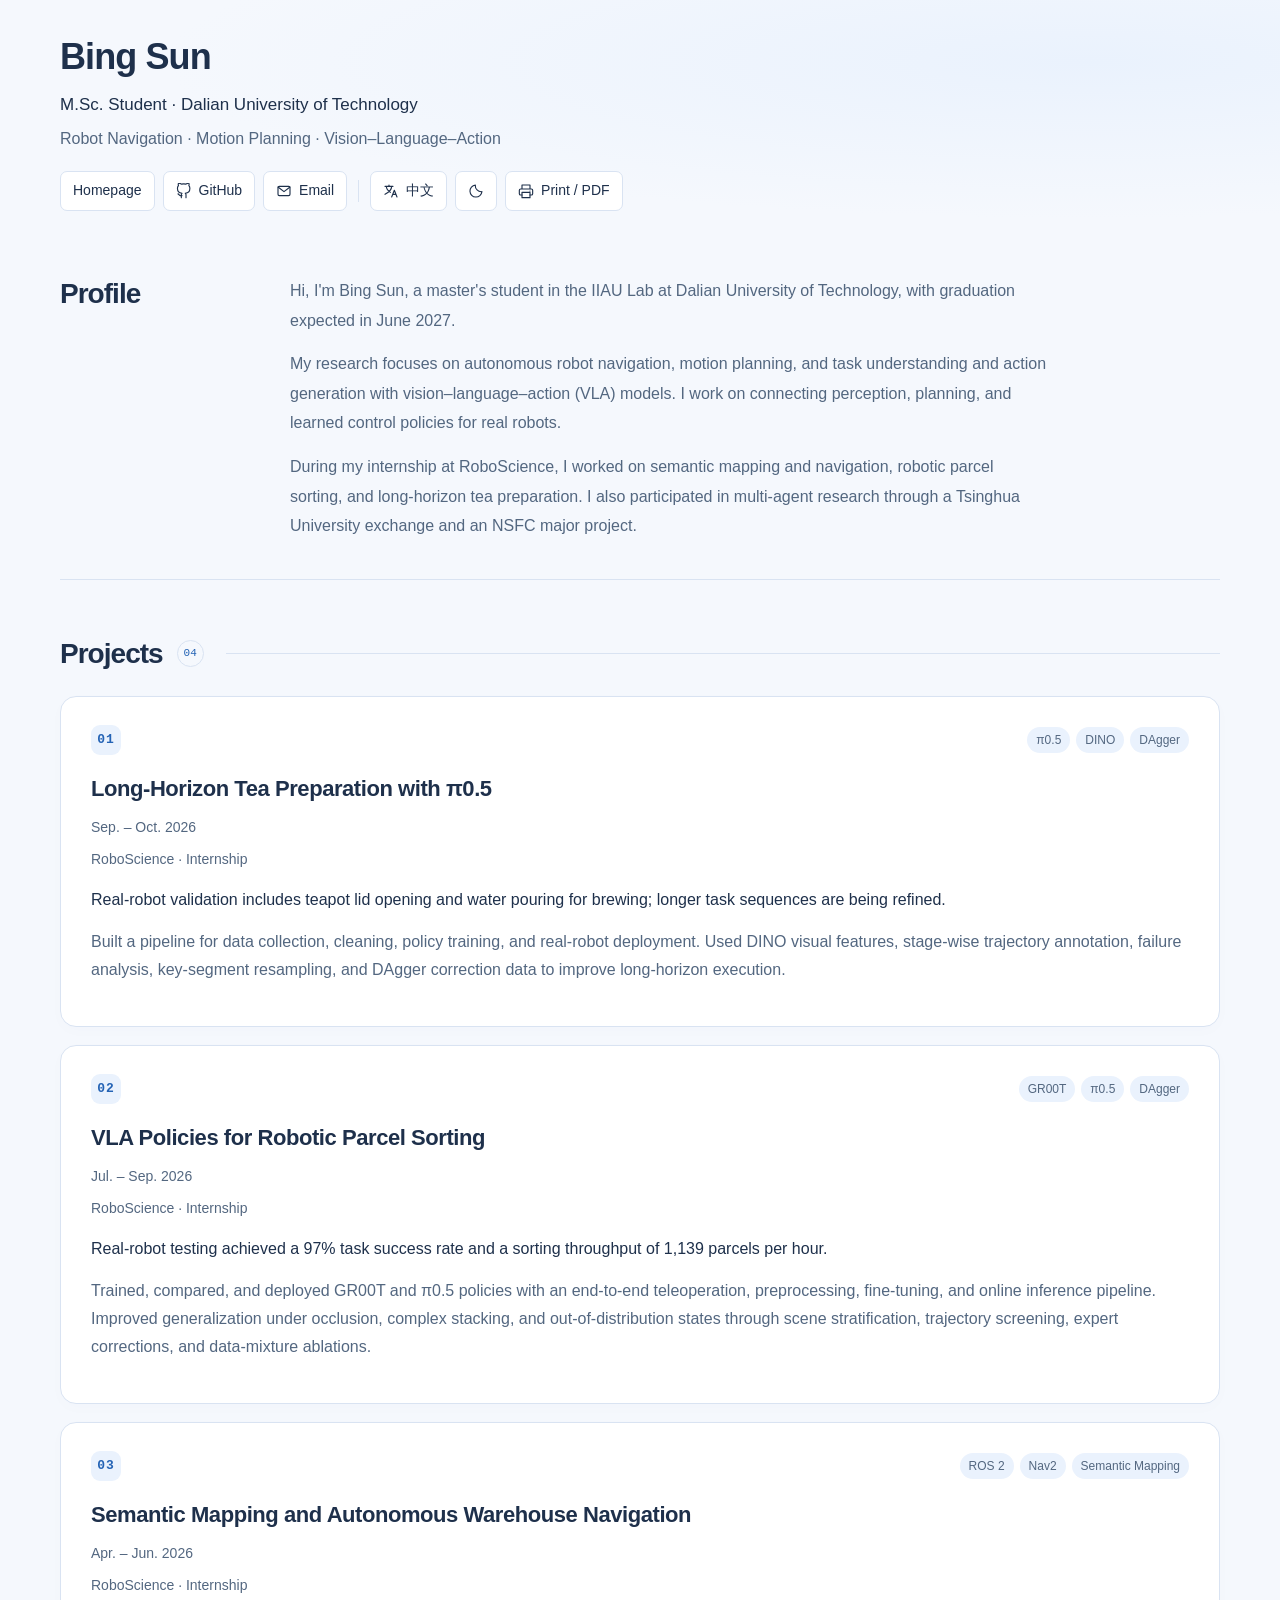
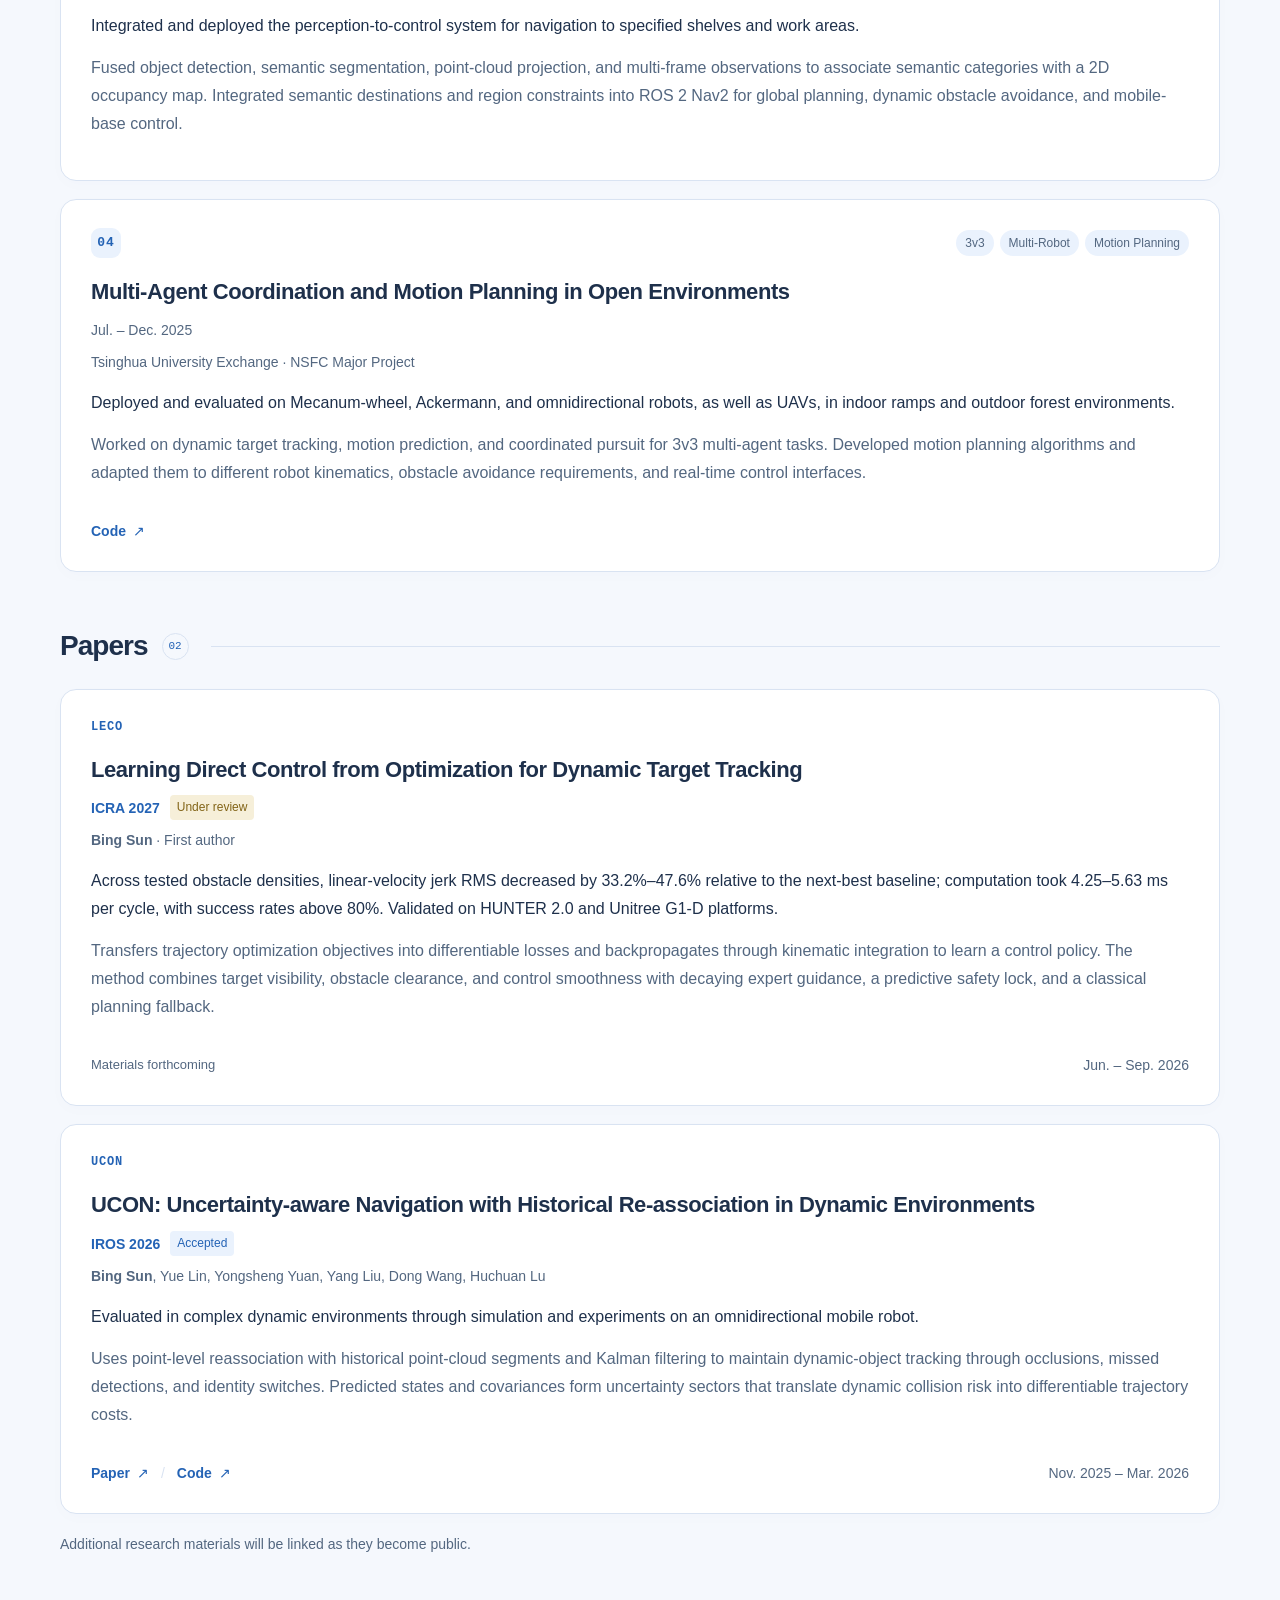
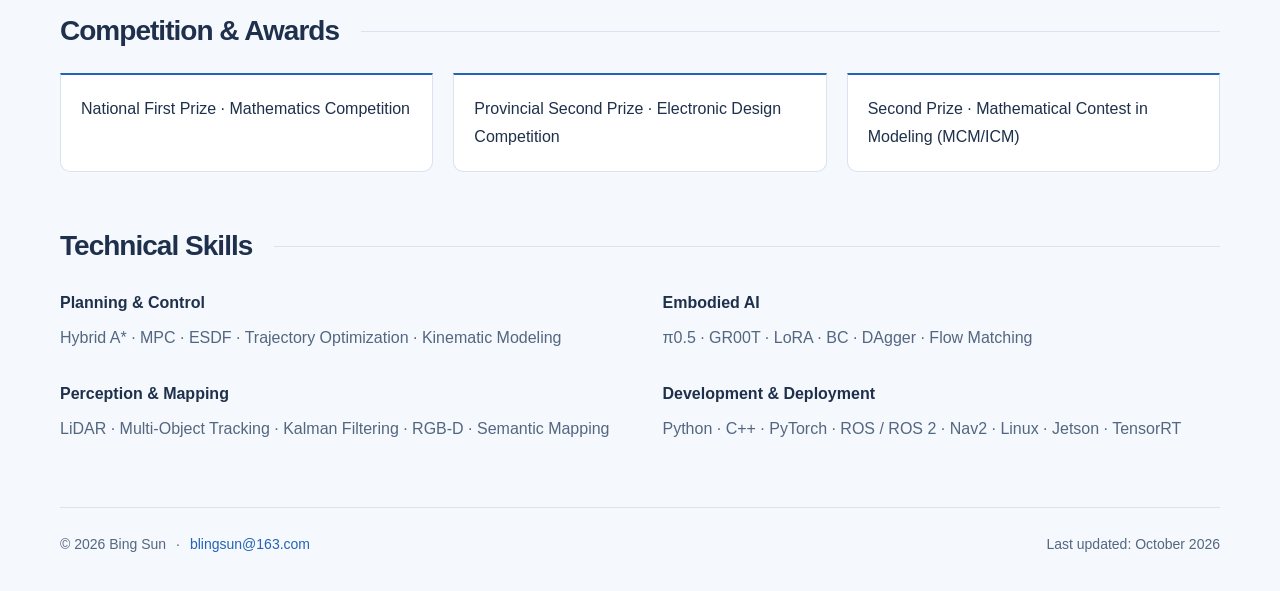
==== commit 5f01ebf9: "Refine homepage layout, add multi-agent gallery and PDF CV, and improve email contact" ====
--- a/cv.html
+++ b/cv.html
@@ -12,9 +12,9 @@
   <meta property="og:image" content="https://bling-sun.github.io/MyHomepage/assets/portrait.jpg">
   <link rel="canonical" href="https://bling-sun.github.io/MyHomepage/cv.html">
   <link rel="icon" href="assets/favicon.svg" type="image/svg+xml">
-  <link rel="stylesheet" href="assets/styles.css">
+  <link rel="stylesheet" href="assets/styles.css?v=a83807806c27">
   <title>Bing Sun — CV</title>
-  <script src="assets/main.js" defer></script>
+  <script src="assets/main.js?v=408906128c1f" defer></script>
   <script type="application/ld+json">{"@context":"https://schema.org","@type":"Person","name":"Bing Sun","alternateName":"孙冰","url":"https://bling-sun.github.io/MyHomepage/","image":"https://bling-sun.github.io/MyHomepage/assets/portrait.jpg","email":"blingsun@163.com","sameAs":["https://github.com/Bling-sun"],"affiliation":{"@type":"CollegeOrUniversity","name":"Dalian University of Technology"},"knowsAbout":["Robot Navigation","Motion Planning","Vision–Language–Action Models"]}</script>
 </head>
 <body class="cv-page">
@@ -26,7 +26,7 @@
         <h1 data-i18n="name">Bing Sun</h1><p data-i18n="role" class="role">M.Sc. Student · Dalian University of Technology</p><p data-i18n="interests" class="interests">Robot Navigation · Motion Planning · Vision–Language–Action</p><div class="toolbar" aria-label="Links and display options">
     <a href="./" class="tool-link"><span data-i18n="ui.home">Homepage</span></a>
     <a href="https://github.com/Bling-sun" class="tool-link" target="_blank" rel="noopener noreferrer"><svg aria-hidden="true" viewBox="0 0 24 24" fill="none" stroke="currentColor" stroke-width="1.7" stroke-linecap="round" stroke-linejoin="round"><path d="M9 19c-4.3 1.3-4.3-2.2-6-2.7M15 22v-3.9a3.4 3.4 0 0 0-1-2.7c3.3-.4 6.8-1.6 6.8-7.3a5.7 5.7 0 0 0-1.5-4A5.3 5.3 0 0 0 19.2.2S18-.2 15 1.7a13.5 13.5 0 0 0-7 0C5-.2 3.8.2 3.8.2a5.3 5.3 0 0 0-.1 3.9 5.7 5.7 0 0 0-1.5 4c0 5.7 3.5 6.9 6.8 7.3a3.4 3.4 0 0 0-1 2.7V22"/></svg><span>GitHub</span></a>
-    <a href="mailto:blingsun@163.com" class="tool-link"><svg aria-hidden="true" viewBox="0 0 24 24" fill="none" stroke="currentColor" stroke-width="1.7" stroke-linecap="round" stroke-linejoin="round"><rect x="3" y="5" width="18" height="14" rx="2"/><path d="m3 6 9 7 9-7"/></svg><span data-i18n="ui.email">Email</span></a>
+    <a href="mailto:blingsun@163.com" class="tool-link" data-email-contact aria-haspopup="dialog"><svg aria-hidden="true" viewBox="0 0 24 24" fill="none" stroke="currentColor" stroke-width="1.7" stroke-linecap="round" stroke-linejoin="round"><rect x="3" y="5" width="18" height="14" rx="2"/><path d="m3 6 9 7 9-7"/></svg><span data-i18n="ui.email">Email</span></a>
     <span class="toolbar-divider" aria-hidden="true"></span>
     <button class="tool-link" id="language-toggle" type="button" aria-label="切换为中文"><svg aria-hidden="true" viewBox="0 0 24 24" fill="none" stroke="currentColor" stroke-width="1.7" stroke-linecap="round" stroke-linejoin="round"><path d="M3 5h12M9 3v2M5 5c0 5 6 9 6 9M13 5c0 5-4 9-10 12M13 21l4-10 4 10M14.5 17h5"/></svg><span id="language-label">中文</span></button>
     <button class="tool-link theme-toggle" id="theme-toggle" type="button" aria-label="Switch to dark theme"><svg aria-hidden="true" viewBox="0 0 24 24" fill="none" stroke="currentColor" stroke-width="1.7" stroke-linecap="round" stroke-linejoin="round"><path d="M20.9 13A9 9 0 0 1 11 3.1 9 9 0 1 0 20.9 13Z"/></svg></button>
@@ -49,7 +49,7 @@
       <div class="attribution"><span data-i18n="project.0.attribution">RoboScience · Internship</span></div>
       <div class="entry-body"><p data-i18n="project.0.result" class="result">Real-robot validation includes teapot lid opening and water pouring for brewing; longer task sequences are being refined.</p>
       <p data-i18n="project.0.description">Built a pipeline for data collection, cleaning, policy training, and real-robot deployment. Used DINO visual features, stage-wise trajectory annotation, failure analysis, key-segment resampling, and DAgger correction data to improve long-horizon execution.</p></div>
-      <div class="entry-footer"><div class="material-links"><span data-i18n="project.0.forthcoming" class="pending">Materials forthcoming</span></div></div>
+      <div class="entry-footer"><div class="material-links"></div></div>
       </div></article><article class="entry project" id="sorting">
       <div class="entry-content">
       <div class="entry-kicker"><span class="project-number">02</span><div class="tags"><span>GR00T</span><span>π0.5</span><span>DAgger</span></div></div>
@@ -58,7 +58,7 @@
       <div class="attribution"><span data-i18n="project.1.attribution">RoboScience · Internship</span></div>
       <div class="entry-body"><p data-i18n="project.1.result" class="result">Real-robot testing achieved a 97% task success rate and a sorting throughput of 1,139 parcels per hour.</p>
       <p data-i18n="project.1.description">Trained, compared, and deployed GR00T and π0.5 policies with an end-to-end teleoperation, preprocessing, fine-tuning, and online inference pipeline. Improved generalization under occlusion, complex stacking, and out-of-distribution states through scene stratification, trajectory screening, expert corrections, and data-mixture ablations.</p></div>
-      <div class="entry-footer"><div class="material-links"><span data-i18n="project.1.forthcoming" class="pending">Materials forthcoming</span></div></div>
+      <div class="entry-footer"><div class="material-links"></div></div>
       </div></article><article class="entry project" id="navigation">
       <div class="entry-content">
       <div class="entry-kicker"><span class="project-number">03</span><div class="tags"><span>ROS 2</span><span>Nav2</span><span>Semantic Mapping</span></div></div>
@@ -67,7 +67,7 @@
       <div class="attribution"><span data-i18n="project.2.attribution">RoboScience · Internship</span></div>
       <div class="entry-body"><p data-i18n="project.2.result" class="result">Integrated and deployed the perception-to-control system for navigation to specified shelves and work areas.</p>
       <p data-i18n="project.2.description">Fused object detection, semantic segmentation, point-cloud projection, and multi-frame observations to associate semantic categories with a 2D occupancy map. Integrated semantic destinations and region constraints into ROS 2 Nav2 for global planning, dynamic obstacle avoidance, and mobile-base control.</p></div>
-      <div class="entry-footer"><div class="material-links"><span data-i18n="project.2.forthcoming" class="pending">Materials forthcoming</span></div></div>
+      <div class="entry-footer"><div class="material-links"></div></div>
       </div></article><article class="entry project" id="multi-agent">
       <div class="entry-content">
       <div class="entry-kicker"><span class="project-number">04</span><div class="tags"><span>3v3</span><span>Multi-Robot</span><span>Motion Planning</span></div></div>
@@ -76,7 +76,7 @@
       <div class="attribution"><span data-i18n="project.3.attribution">Tsinghua University Exchange · NSFC Major Project</span></div>
       <div class="entry-body"><p data-i18n="project.3.result" class="result">Deployed and evaluated on Mecanum-wheel, Ackermann, and omnidirectional robots, as well as UAVs, in indoor ramps and outdoor forest environments.</p>
       <p data-i18n="project.3.description">Worked on dynamic target tracking, motion prediction, and coordinated pursuit for 3v3 multi-agent tasks. Developed motion planning algorithms and adapted them to different robot kinematics, obstacle avoidance requirements, and real-time control interfaces.</p></div>
-      <div class="entry-footer"><div class="material-links"><span data-i18n="project.3.forthcoming" class="pending">Materials forthcoming</span></div></div>
+      <div class="entry-footer"><div class="material-links"><a href="https://github.com/Bling-sun/RobotPerception" target="_blank" rel="noopener noreferrer"><span data-i18n="project.3.link.code">Code</span></a></div></div>
       </div></article></div></section>
     <section id="papers" aria-labelledby="papers-heading"><div class="section-heading"><h2 id="papers-heading"><span data-i18n="heading.papers">Papers</span></h2><span class="section-count">02</span></div><article class="entry paper" id="leco">
       <div class="entry-content">
@@ -100,7 +100,15 @@
     <section id="awards" aria-labelledby="awards-heading"><div class="section-heading"><h2 id="awards-heading"><span data-i18n="heading.awards">Competition &amp; Awards</span></h2></div><ul class="awards-list"><li data-i18n="award.0">National First Prize · Mathematics Competition</li><li data-i18n="award.1">Provincial Second Prize · Electronic Design Competition</li><li data-i18n="award.2">Second Prize · Mathematical Contest in Modeling (MCM/ICM)</li></ul></section>
     <section id="skills" aria-labelledby="skills-heading"><div class="section-heading"><h2 id="skills-heading"><span data-i18n="heading.skills">Technical Skills</span></h2></div><dl class="skills-list"><div><dt><span data-i18n="skill.0.label">Planning &amp; Control</span></dt><dd>Hybrid A* · MPC · ESDF · Trajectory Optimization · Kinematic Modeling</dd></div><div><dt><span data-i18n="skill.1.label">Embodied AI</span></dt><dd>π0.5 · GR00T · LoRA · BC · DAgger · Flow Matching</dd></div><div><dt><span data-i18n="skill.2.label">Perception &amp; Mapping</span></dt><dd>LiDAR · Multi-Object Tracking · Kalman Filtering · RGB-D · Semantic Mapping</dd></div><div><dt><span data-i18n="skill.3.label">Development &amp; Deployment</span></dt><dd>Python · C++ · PyTorch · ROS / ROS 2 · Nav2 · Linux · Jetson · TensorRT</dd></div></dl></section>
   </main>
-  <footer class="site-footer"><div><span>© 2026 </span><span data-i18n="footer.name">Bing Sun</span><span class="footer-dot" aria-hidden="true">·</span><a href="mailto:blingsun@163.com">blingsun@163.com</a></div><div class="updated"><span data-i18n="footer.updated">Last updated: October 2026</span></div></footer>
-  <script id="translations" type="application/json">{"bio.0":{"en":"Hi, I'm Bing Sun, a master's student in the IIAU Lab at Dalian University of Technology, with graduation expected in June 2027.","zh":"你好，我是孙冰，目前在大连理工大学 IIAU Lab 攻读硕士学位，预计于 2027 年 6 月毕业。"},"bio.1":{"en":"My research focuses on autonomous robot navigation, motion planning, and task understanding and action generation with vision–language–action (VLA) models. I work on connecting perception, planning, and learned control policies for real robots.","zh":"我的研究方向是机器人自主导航、运动规划，以及基于视觉语言动作（VLA）模型的任务理解与动作生成，关注感知、规划与学习控制策略在真实机器人上的融合与应用。"},"bio.2":{"en":"During my internship at RoboScience, I worked on semantic mapping and navigation, robotic parcel sorting, and long-horizon tea preparation. I also participated in multi-agent research through a Tsinghua University exchange and an NSFC major project.","zh":"在 RoboScience 实习期间，我参与了语义建图与自主导航、机器人快递分拣及长程茶艺操作。在清华大学交流及国家自然科学基金重大项目中，我参与了多智能体协同对抗研究。"},"award.0":{"en":"National First Prize · Mathematics Competition","zh":"数学竞赛 · 国家一等奖"},"award.1":{"en":"Provincial Second Prize · Electronic Design Competition","zh":"电子设计竞赛 · 省级二等奖"},"award.2":{"en":"Second Prize · Mathematical Contest in Modeling (MCM/ICM)","zh":"美国大学生数学建模竞赛 · 二等奖"},"skill.0.label":{"en":"Planning & Control","zh":"规划与控制"},"skill.1.label":{"en":"Embodied AI","zh":"具身智能"},"skill.2.label":{"en":"Perception & Mapping","zh":"感知与建图"},"skill.3.label":{"en":"Development & Deployment","zh":"开发与部署"},"name":{"en":"Bing Sun","zh":"孙冰"},"role":{"en":"M.Sc. Student · Dalian University of Technology","zh":"硕士研究生 · 大连理工大学"},"interests":{"en":"Robot Navigation · Motion Planning · Vision–Language–Action","zh":"机器人导航 · 运动规划 · 视觉语言动作模型"},"ui.home":{"en":"Homepage","zh":"主页"},"ui.email":{"en":"Email","zh":"邮箱"},"ui.print":{"en":"Print / PDF","zh":"打印 / PDF"},"ui.skip":{"en":"Skip to content","zh":"跳转到内容"},"hero.eyebrow":{"en":"ROBOTICS / EMBODIED AI","zh":"机器人 / 具身智能"},"heading.about":{"en":"Profile","zh":"个人简介"},"project.0.title":{"en":"Long-Horizon Tea Preparation with π0.5","zh":"基于 π0.5 的长程茶艺操作"},"project.0.date":{"en":"Sep. – Oct. 2026","zh":"2026.09 – 2026.10"},"project.0.description":{"en":"Built a pipeline for data collection, cleaning, policy training, and real-robot deployment. Used DINO visual features, stage-wise trajectory annotation, failure analysis, key-segment resampling, and DAgger correction data to improve long-horizon execution.","zh":"搭建数据采集、清洗、策略训练与真机部署链路。引入 DINO 视觉特征，围绕阶段切换、误差累积及失败恢复建立分阶段轨迹标注和失败归因机制，结合关键片段重采样与 DAgger 纠错数据优化长程执行。"},"project.0.attribution":{"en":"RoboScience · Internship","zh":"RoboScience · 实习"},"project.0.result":{"en":"Real-robot validation includes teapot lid opening and water pouring for brewing; longer task sequences are being refined.","zh":"完成系统集成与真机测试，已实现茶壶开盖和倒水冲泡步骤，并持续优化更长任务序列的执行能力。"},"project.0.forthcoming":{"en":"Materials forthcoming","zh":"资料待发布"},"project.1.title":{"en":"VLA Policies for Robotic Parcel Sorting","zh":"快递分拣 VLA 策略训练与实机部署"},"project.1.date":{"en":"Jul. – Sep. 2026","zh":"2026.07 – 2026.09"},"project.1.description":{"en":"Trained, compared, and deployed GR00T and π0.5 policies with an end-to-end teleoperation, preprocessing, fine-tuning, and online inference pipeline. Improved generalization under occlusion, complex stacking, and out-of-distribution states through scene stratification, trajectory screening, expert corrections, and data-mixture ablations.","zh":"基于 GR00T 和 π0.5 开展训练、性能对比与真机部署，搭建遥操作采集、数据预处理、策略微调和在线推理链路。针对包裹遮挡、复杂堆叠与分布外失败，结合场景分层、轨迹筛选、专家纠错及数据配比消融改善泛化表现。"},"project.1.attribution":{"en":"RoboScience · Internship","zh":"RoboScience · 实习"},"project.1.result":{"en":"Real-robot testing achieved a 97% task success rate and a sorting throughput of 1,139 parcels per hour.","zh":"真实机器人测试中，任务成功率达到 97%，分拣速度达到 1,139 件/小时。"},"project.1.forthcoming":{"en":"Materials forthcoming","zh":"资料待发布"},"project.2.title":{"en":"Semantic Mapping and Autonomous Warehouse Navigation","zh":"面向仓库环境的语义建图与自主导航"},"project.2.date":{"en":"Apr. – Jun. 2026","zh":"2026.04 – 2026.06"},"project.2.description":{"en":"Fused object detection, semantic segmentation, point-cloud projection, and multi-frame observations to associate semantic categories with a 2D occupancy map. Integrated semantic destinations and region constraints into ROS 2 Nav2 for global planning, dynamic obstacle avoidance, and mobile-base control.","zh":"融合目标检测、语义分割、点云投影与多帧观测，实现语义类别与二维占据地图的空间关联。基于 ROS 2 Nav2 集成全局规划、局部动态避障及底盘控制，将语义目标点和区域约束融入导航任务。"},"project.2.attribution":{"en":"RoboScience · Internship","zh":"RoboScience · 实习"},"project.2.result":{"en":"Integrated and deployed the perception-to-control system for navigation to specified shelves and work areas.","zh":"完成从感知、建图到规划控制的系统联调与部署，实现面向指定货架和工作区域的自主导航。"},"project.2.forthcoming":{"en":"Materials forthcoming","zh":"资料待发布"},"project.3.title":{"en":"Multi-Agent Coordination and Motion Planning in Open Environments","zh":"开放环境多智能体协同对抗与运动规划"},"project.3.date":{"en":"Jul. – Dec. 2025","zh":"2025.07 – 2025.12"},"project.3.description":{"en":"Worked on dynamic target tracking, motion prediction, and coordinated pursuit for 3v3 multi-agent tasks. Developed motion planning algorithms and adapted them to different robot kinematics, obstacle avoidance requirements, and real-time control interfaces.","zh":"面向 3v3 多智能体任务，开展动态目标跟踪、运动状态预测与协同围剿策略研究。开发运动规划算法，并针对不同平台的运动学、障碍规避与实时控制需求完成适配。"},"project.3.attribution":{"en":"Tsinghua University Exchange · NSFC Major Project","zh":"清华大学交流 · 国家自然科学基金重大项目"},"project.3.result":{"en":"Deployed and evaluated on Mecanum-wheel, Ackermann, and omnidirectional robots, as well as UAVs, in indoor ramps and outdoor forest environments.","zh":"支持麦克纳姆轮、阿克曼轮、全向轮移动机器人及无人机，在室内坡道和室外森林环境中完成部署与实验验证。"},"project.3.forthcoming":{"en":"Materials forthcoming","zh":"资料待发布"},"heading.projects":{"en":"Projects","zh":"项目"},"paper.0.title":{"en":"Learning Direct Control from Optimization for Dynamic Target Tracking","zh":"从优化中学习直接控制，实现动态目标跟踪"},"paper.0.status":{"en":"Under review","zh":"审稿中"},"paper.0.description":{"en":"Transfers trajectory optimization objectives into differentiable losses and backpropagates through kinematic integration to learn a control policy. The method combines target visibility, obstacle clearance, and control smoothness with decaying expert guidance, a predictive safety lock, and a classical planning fallback.","zh":"将传统轨迹优化目标转化为可微损失，通过运动学积分实现轨迹级损失向控制策略的端到端反向传播。融合目标可见性、障碍物距离与控制平滑性约束，并结合衰减式专家引导、预测性安全锁及经典规划控制回退策略。"},"paper.0.attribution.name":{"en":"Bing Sun","zh":"孙冰"},"paper.0.attribution.remaining":{"en":" · First author","zh":" · 第一作者"},"paper.0.result":{"en":"Across tested obstacle densities, linear-velocity jerk RMS decreased by 33.2%–47.6% relative to the next-best baseline; computation took 4.25–5.63 ms per cycle, with success rates above 80%. Validated on HUNTER 2.0 and Unitree G1-D platforms.","zh":"在所测试的不同障碍物密度下，线速度 Jerk RMS 较次优方法降低 33.2%–47.6%，单周期计算时间为 4.25–5.63 ms，成功率超过 80%；在 HUNTER 2.0 阿克曼底盘和宇树 G1-D 平台上完成实机验证。"},"paper.0.forthcoming":{"en":"Materials forthcoming","zh":"资料待发布"},"paper.0.date":{"en":"Jun. – Sep. 2026","zh":"2026.06 – 2026.09"},"paper.1.title":{"en":"UCON: Uncertainty-aware Navigation with Historical Re-association in Dynamic Environments","zh":"UCON：动态环境中基于历史重关联的不确定性感知导航"},"paper.1.status":{"en":"Accepted","zh":"已录用"},"paper.1.description":{"en":"Uses point-level reassociation with historical point-cloud segments and Kalman filtering to maintain dynamic-object tracking through occlusions, missed detections, and identity switches. Predicted states and covariances form uncertainty sectors that translate dynamic collision risk into differentiable trajectory costs.","zh":"针对遮挡、漏检和 ID 切换，设计基于历史点云片段的点级重关联机制，结合卡尔曼滤波进行目标状态估计与协方差传播。基于预测状态与协方差构建不确定性扇区，将动态碰撞风险转化为可微轨迹代价。"},"paper.1.attribution.name":{"en":"Bing Sun","zh":"孙冰"},"paper.1.attribution.remaining":{"en":", Yue Lin, Yongsheng Yuan, Yang Liu, Dong Wang, Huchuan Lu","zh":"，林跃，袁永胜，刘洋，王栋，卢湖川"},"paper.1.result":{"en":"Evaluated in complex dynamic environments through simulation and experiments on an omnidirectional mobile robot.","zh":"在复杂动态环境中开展仿真及全向移动机器人实验，验证感知与规划联合方法的有效性。"},"paper.1.link.paper":{"en":"Paper","zh":"论文"},"paper.1.link.code":{"en":"Code","zh":"代码"},"paper.1.date":{"en":"Nov. 2025 – Mar. 2026","zh":"2025.11 – 2026.03"},"papers.note":{"en":"Additional research materials will be linked as they become public.","zh":"更多研究资料将在公开后补充链接。"},"heading.papers":{"en":"Papers","zh":"论文"},"heading.awards":{"en":"Competition & Awards","zh":"竞赛与荣誉"},"heading.skills":{"en":"Technical Skills","zh":"专业技能"},"footer.name":{"en":"Bing Sun","zh":"孙冰"},"footer.updated":{"en":"Last updated: October 2026","zh":"最近更新：2026 年 10 月"}}</script>
+  <footer class="site-footer"><div><span>© 2026 </span><span data-i18n="footer.name">Bing Sun</span><span class="footer-dot" aria-hidden="true">·</span><a href="mailto:blingsun@163.com" data-email-contact aria-haspopup="dialog">blingsun@163.com</a></div><div class="updated"><span data-i18n="footer.updated">Last updated: October 2026</span></div></footer>
+  <dialog class="email-dialog" id="email-contact" aria-labelledby="email-title">
+    <div class="email-heading"><h2 data-i18n="contact.title" id="email-title">Get in touch</h2><form method="dialog"><button class="tool-link" type="submit"><span data-i18n="contact.close">Close</span></button></form></div>
+    <p data-i18n="contact.description">Copy my address or open your email app to write to me.</p>
+    <label data-i18n="contact.address" for="email-address">Email address</label>
+    <input id="email-address" type="text" value="blingsun@163.com" readonly spellcheck="false">
+    <div class="email-actions"><button class="tool-link" type="button" id="copy-email"><span data-i18n="contact.copy">Copy email</span></button><a href="mailto:blingsun@163.com" class="tool-link"><span data-i18n="contact.open">Open email app</span></a></div>
+    <p class="email-status" id="email-status" role="status" aria-live="polite"></p>
+  </dialog>
+  <script id="translations" type="application/json">{"bio.0":{"en":"Hi, I'm Bing Sun, a master's student in the IIAU Lab at Dalian University of Technology, with graduation expected in June 2027.","zh":"你好，我是孙冰，目前在大连理工大学 IIAU Lab 攻读硕士学位，预计于 2027 年 6 月毕业。"},"bio.1":{"en":"My research focuses on autonomous robot navigation, motion planning, and task understanding and action generation with vision–language–action (VLA) models. I work on connecting perception, planning, and learned control policies for real robots.","zh":"我的研究方向是机器人自主导航、运动规划，以及基于视觉语言动作（VLA）模型的任务理解与动作生成，关注感知、规划与学习控制策略在真实机器人上的融合与应用。"},"bio.2":{"en":"During my internship at RoboScience, I worked on semantic mapping and navigation, robotic parcel sorting, and long-horizon tea preparation. I also participated in multi-agent research through a Tsinghua University exchange and an NSFC major project.","zh":"在 RoboScience 实习期间，我参与了语义建图与自主导航、机器人快递分拣及长程茶艺操作。在清华大学交流及国家自然科学基金重大项目中，我参与了多智能体协同对抗研究。"},"award.0":{"en":"National First Prize · Mathematics Competition","zh":"数学竞赛 · 国家一等奖"},"award.1":{"en":"Provincial Second Prize · Electronic Design Competition","zh":"电子设计竞赛 · 省级二等奖"},"award.2":{"en":"Second Prize · Mathematical Contest in Modeling (MCM/ICM)","zh":"美国大学生数学建模竞赛 · 二等奖"},"skill.0.label":{"en":"Planning & Control","zh":"规划与控制"},"skill.1.label":{"en":"Embodied AI","zh":"具身智能"},"skill.2.label":{"en":"Perception & Mapping","zh":"感知与建图"},"skill.3.label":{"en":"Development & Deployment","zh":"开发与部署"},"name":{"en":"Bing Sun","zh":"孙冰"},"role":{"en":"M.Sc. Student · Dalian University of Technology","zh":"硕士研究生 · 大连理工大学"},"interests":{"en":"Robot Navigation · Motion Planning · Vision–Language–Action","zh":"机器人导航 · 运动规划 · 视觉语言动作模型"},"ui.home":{"en":"Homepage","zh":"主页"},"ui.email":{"en":"Email","zh":"邮箱"},"ui.print":{"en":"Print / PDF","zh":"打印 / PDF"},"ui.skip":{"en":"Skip to content","zh":"跳转到内容"},"hero.eyebrow":{"en":"ROBOTICS / EMBODIED AI","zh":"机器人 / 具身智能"},"heading.about":{"en":"Profile","zh":"个人简介"},"project.0.title":{"en":"Long-Horizon Tea Preparation with π0.5","zh":"基于 π0.5 的长程茶艺操作"},"project.0.date":{"en":"Sep. – Oct. 2026","zh":"2026.09 – 2026.10"},"project.0.description":{"en":"Built a pipeline for data collection, cleaning, policy training, and real-robot deployment. Used DINO visual features, stage-wise trajectory annotation, failure analysis, key-segment resampling, and DAgger correction data to improve long-horizon execution.","zh":"搭建数据采集、清洗、策略训练与真机部署链路。引入 DINO 视觉特征，围绕阶段切换、误差累积及失败恢复建立分阶段轨迹标注和失败归因机制，结合关键片段重采样与 DAgger 纠错数据优化长程执行。"},"project.0.attribution":{"en":"RoboScience · Internship","zh":"RoboScience · 实习"},"project.0.result":{"en":"Real-robot validation includes teapot lid opening and water pouring for brewing; longer task sequences are being refined.","zh":"完成系统集成与真机测试，已实现茶壶开盖和倒水冲泡步骤，并持续优化更长任务序列的执行能力。"},"project.1.title":{"en":"VLA Policies for Robotic Parcel Sorting","zh":"快递分拣 VLA 策略训练与实机部署"},"project.1.date":{"en":"Jul. – Sep. 2026","zh":"2026.07 – 2026.09"},"project.1.description":{"en":"Trained, compared, and deployed GR00T and π0.5 policies with an end-to-end teleoperation, preprocessing, fine-tuning, and online inference pipeline. Improved generalization under occlusion, complex stacking, and out-of-distribution states through scene stratification, trajectory screening, expert corrections, and data-mixture ablations.","zh":"基于 GR00T 和 π0.5 开展训练、性能对比与真机部署，搭建遥操作采集、数据预处理、策略微调和在线推理链路。针对包裹遮挡、复杂堆叠与分布外失败，结合场景分层、轨迹筛选、专家纠错及数据配比消融改善泛化表现。"},"project.1.attribution":{"en":"RoboScience · Internship","zh":"RoboScience · 实习"},"project.1.result":{"en":"Real-robot testing achieved a 97% task success rate and a sorting throughput of 1,139 parcels per hour.","zh":"真实机器人测试中，任务成功率达到 97%，分拣速度达到 1,139 件/小时。"},"project.2.title":{"en":"Semantic Mapping and Autonomous Warehouse Navigation","zh":"面向仓库环境的语义建图与自主导航"},"project.2.date":{"en":"Apr. – Jun. 2026","zh":"2026.04 – 2026.06"},"project.2.description":{"en":"Fused object detection, semantic segmentation, point-cloud projection, and multi-frame observations to associate semantic categories with a 2D occupancy map. Integrated semantic destinations and region constraints into ROS 2 Nav2 for global planning, dynamic obstacle avoidance, and mobile-base control.","zh":"融合目标检测、语义分割、点云投影与多帧观测，实现语义类别与二维占据地图的空间关联。基于 ROS 2 Nav2 集成全局规划、局部动态避障及底盘控制，将语义目标点和区域约束融入导航任务。"},"project.2.attribution":{"en":"RoboScience · Internship","zh":"RoboScience · 实习"},"project.2.result":{"en":"Integrated and deployed the perception-to-control system for navigation to specified shelves and work areas.","zh":"完成从感知、建图到规划控制的系统联调与部署，实现面向指定货架和工作区域的自主导航。"},"project.3.title":{"en":"Multi-Agent Coordination and Motion Planning in Open Environments","zh":"开放环境多智能体协同对抗与运动规划"},"project.3.date":{"en":"Jul. – Dec. 2025","zh":"2025.07 – 2025.12"},"project.3.description":{"en":"Worked on dynamic target tracking, motion prediction, and coordinated pursuit for 3v3 multi-agent tasks. Developed motion planning algorithms and adapted them to different robot kinematics, obstacle avoidance requirements, and real-time control interfaces.","zh":"面向 3v3 多智能体任务，开展动态目标跟踪、运动状态预测与协同围剿策略研究。开发运动规划算法，并针对不同平台的运动学、障碍规避与实时控制需求完成适配。"},"project.3.attribution":{"en":"Tsinghua University Exchange · NSFC Major Project","zh":"清华大学交流 · 国家自然科学基金重大项目"},"project.3.result":{"en":"Deployed and evaluated on Mecanum-wheel, Ackermann, and omnidirectional robots, as well as UAVs, in indoor ramps and outdoor forest environments.","zh":"支持麦克纳姆轮、阿克曼轮、全向轮移动机器人及无人机，在室内坡道和室外森林环境中完成部署与实验验证。"},"project.3.link.code":{"en":"Code","zh":"代码"},"heading.projects":{"en":"Projects","zh":"项目"},"paper.0.title":{"en":"Learning Direct Control from Optimization for Dynamic Target Tracking","zh":"从优化中学习直接控制，实现动态目标跟踪"},"paper.0.status":{"en":"Under review","zh":"审稿中"},"paper.0.description":{"en":"Transfers trajectory optimization objectives into differentiable losses and backpropagates through kinematic integration to learn a control policy. The method combines target visibility, obstacle clearance, and control smoothness with decaying expert guidance, a predictive safety lock, and a classical planning fallback.","zh":"将传统轨迹优化目标转化为可微损失，通过运动学积分实现轨迹级损失向控制策略的端到端反向传播。融合目标可见性、障碍物距离与控制平滑性约束，并结合衰减式专家引导、预测性安全锁及经典规划控制回退策略。"},"paper.0.attribution.name":{"en":"Bing Sun","zh":"孙冰"},"paper.0.attribution.remaining":{"en":" · First author","zh":" · 第一作者"},"paper.0.result":{"en":"Across tested obstacle densities, linear-velocity jerk RMS decreased by 33.2%–47.6% relative to the next-best baseline; computation took 4.25–5.63 ms per cycle, with success rates above 80%. Validated on HUNTER 2.0 and Unitree G1-D platforms.","zh":"在所测试的不同障碍物密度下，线速度 Jerk RMS 较次优方法降低 33.2%–47.6%，单周期计算时间为 4.25–5.63 ms，成功率超过 80%；在 HUNTER 2.0 阿克曼底盘和宇树 G1-D 平台上完成实机验证。"},"paper.0.forthcoming":{"en":"Materials forthcoming","zh":"资料待发布"},"paper.0.date":{"en":"Jun. – Sep. 2026","zh":"2026.06 – 2026.09"},"paper.1.title":{"en":"UCON: Uncertainty-aware Navigation with Historical Re-association in Dynamic Environments","zh":"UCON：动态环境中基于历史重关联的不确定性感知导航"},"paper.1.status":{"en":"Accepted","zh":"已录用"},"paper.1.description":{"en":"Uses point-level reassociation with historical point-cloud segments and Kalman filtering to maintain dynamic-object tracking through occlusions, missed detections, and identity switches. Predicted states and covariances form uncertainty sectors that translate dynamic collision risk into differentiable trajectory costs.","zh":"针对遮挡、漏检和 ID 切换，设计基于历史点云片段的点级重关联机制，结合卡尔曼滤波进行目标状态估计与协方差传播。基于预测状态与协方差构建不确定性扇区，将动态碰撞风险转化为可微轨迹代价。"},"paper.1.attribution.name":{"en":"Bing Sun","zh":"孙冰"},"paper.1.attribution.remaining":{"en":", Yue Lin, Yongsheng Yuan, Yang Liu, Dong Wang, Huchuan Lu","zh":"，林跃，袁永胜，刘洋，王栋，卢湖川"},"paper.1.result":{"en":"Evaluated in complex dynamic environments through simulation and experiments on an omnidirectional mobile robot.","zh":"在复杂动态环境中开展仿真及全向移动机器人实验，验证感知与规划联合方法的有效性。"},"paper.1.link.paper":{"en":"Paper","zh":"论文"},"paper.1.link.code":{"en":"Code","zh":"代码"},"paper.1.date":{"en":"Nov. 2025 – Mar. 2026","zh":"2025.11 – 2026.03"},"papers.note":{"en":"Additional research materials will be linked as they become public.","zh":"更多研究资料将在公开后补充链接。"},"heading.papers":{"en":"Papers","zh":"论文"},"heading.awards":{"en":"Competition & Awards","zh":"竞赛与荣誉"},"heading.skills":{"en":"Technical Skills","zh":"专业技能"},"footer.name":{"en":"Bing Sun","zh":"孙冰"},"footer.updated":{"en":"Last updated: October 2026","zh":"最近更新：2026 年 10 月"},"contact.title":{"en":"Get in touch","zh":"联系我"},"contact.close":{"en":"Close","zh":"关闭"},"contact.description":{"en":"Copy my address or open your email app to write to me.","zh":"复制邮箱地址，或打开邮件应用给我写信。"},"contact.address":{"en":"Email address","zh":"邮箱地址"},"contact.copy":{"en":"Copy email","zh":"复制邮箱"},"contact.open":{"en":"Open email app","zh":"打开邮件应用"}}</script>
 </body>
 </html>
--- a/assets/styles.css
+++ b/assets/styles.css
@@ -12,51 +12,62 @@
 .skip-link { position:absolute; top:12px; left:12px; z-index:20; transform:translateY(-200%); background:var(--surface); padding:10px 18px; }
 .skip-link:focus { transform:none; }
 .hero { overflow:hidden; background:radial-gradient(ellipse at 85% 25%,var(--soft),transparent 60%); }
-.hero-inner { max-width:1160px; margin:auto; padding:38px 32px 34px; display:grid; grid-template-columns:minmax(0,1fr) 128px; align-items:center; gap:44px; }
+.hero-inner { max-width:1240px; margin:auto; padding:44px 40px 38px; display:grid; grid-template-columns:minmax(0,1fr) 112px; align-items:center; gap:44px; }
 .eyebrow { margin:0 0 12px; color:var(--accent); font:600 12px/1.5 ui-monospace,Consolas,monospace; letter-spacing:.2em; }
-h1 { font-size:40px; line-height:1.2; letter-spacing:-.025em; font-weight:650; margin:0 0 12px; }
+h1 { font-size:38px; line-height:1.2; letter-spacing:-.025em; font-weight:650; margin:0 0 12px; }
 .role { font-size:17px; margin:0 0 5px; }
 .interests { font-size:16px; color:var(--muted); max-width:720px; margin:0; }
 .portrait-wrap { position:relative; padding:6px 6px 12px; border:1px solid var(--line); border-radius:12px; background:var(--surface); box-shadow:var(--shadow); }
-.portrait { display:block; width:100%; height:142px; object-fit:cover; object-position:center 25%; border-radius:8px; }
-.portrait-caption { display:block; text-align:center; font:10px/1 ui-monospace,Consolas,monospace; letter-spacing:.08em; margin-top:10px; color:var(--muted); }
+.portrait { display:block; width:100%; height:126px; object-fit:cover; object-position:center 25%; border-radius:8px; }
+.portrait-caption { display:block; text-align:center; font:9px/1 ui-monospace,Consolas,monospace; white-space:nowrap; margin-top:10px; color:var(--muted); }
 .toolbar { display:flex; align-items:center; flex-wrap:wrap; gap:8px; margin-top:18px; }
 .tool-link { display:inline-flex; align-items:center; justify-content:center; gap:7px; color:var(--ink); font-size:14px; line-height:1.5; min-height:40px; padding:8px 12px; background:var(--surface); border:1px solid var(--line); border-radius:7px; transition:background .18s,border-color .18s; }
 .tool-link:hover { background:var(--soft); border-color:var(--accent); text-decoration:none; }
 .tool-link svg { width:16px; height:16px; }
 .toolbar-divider { height:22px; width:1px; background:var(--line); margin:0 3px; }
+.email-dialog { width:calc(100% - 32px); max-width:460px; max-height:calc(100% - 32px); padding:24px; border:1px solid var(--line); border-radius:16px; background:var(--surface); color:var(--ink); box-shadow:var(--shadow); }
+.email-dialog::backdrop { background:#101b2c88; backdrop-filter:blur(4px); }
+.email-heading { display:flex; align-items:center; justify-content:space-between; gap:16px; }
+.email-heading h2 { font-size:24px; }
+.email-dialog p { color:var(--muted); }
+.email-dialog label { display:block; font-size:14px; margin-bottom:6px; }
+.email-dialog input { width:100%; min-width:0; padding:12px; border:1px solid var(--line); border-radius:8px; background:var(--bg); color:var(--ink); font:inherit; }
+.email-actions { display:flex; flex-wrap:wrap; gap:10px; margin-top:16px; }
+.email-actions button { background:var(--accent); color:var(--surface); }
+.email-status { min-height:1.75em; margin-bottom:0; font-size:14px; }
 .hero-cta { display:inline-flex; gap:35px; align-items:center; color:var(--accent); margin-top:18px; border-bottom:1px solid var(--accent); padding-bottom:4px; font-size:14px; font-weight:600; }
 .hero-cta:hover { text-decoration:none; }
 .hero-cta span:last-child { transition:transform .2s; }
 .hero-cta:hover span:last-child { transform:translate(3px,-3px); }
-.section-nav { position:sticky; top:0; z-index:5; display:flex; justify-content:center; gap:42px; border-block:1px solid var(--line); background:var(--bg); padding:0 20px; }
+.section-nav { position:sticky; top:0; z-index:5; display:flex; justify-content:center; gap:42px; border-block:1px solid var(--line); background:var(--surface); padding:0 20px; box-shadow:0 4px 16px #16386205; }
 .section-nav a { padding:16px 0 13px; border-bottom:3px solid transparent; font-size:15px; color:var(--muted); }
 .section-nav a:hover,.section-nav a[aria-current="location"] { color:var(--accent); border-bottom-color:var(--accent); text-decoration:none; }
-.container { max-width:1160px; margin:0 auto; padding:36px 32px 56px; }
-.container > section + section { margin-top:48px; }
-.profile { display:grid; grid-template-columns:165px 1fr; column-gap:36px; padding-bottom:32px; border-bottom:1px solid var(--line); }
+.container { max-width:1240px; margin:0 auto; padding:42px 40px 64px; }
+.container > section + section { margin-top:56px; }
+.profile { display:grid; grid-template-columns:190px minmax(0,1fr); column-gap:40px; padding-bottom:38px; border-bottom:1px solid var(--line); }
 .profile h2 { grid-row:1/4; }
-.profile p { margin:0 0 12px; color:var(--muted); font-size:16px; }
+.profile p { margin:0 0 14px; max-width:85ch; color:var(--muted); font-size:16px; line-height:1.85; }
 .profile p:last-child { margin-bottom:0; }
 h2 { margin:0; font-size:28px; line-height:1.3; font-weight:600; letter-spacing:-.035em; }
-.section-heading { display:flex; align-items:center; gap:14px; margin-bottom:26px; }
+.section-heading { display:flex; align-items:center; gap:14px; margin-bottom:24px; }
+.section-heading::after { content:""; flex:1; height:1px; background:var(--line); margin-left:8px; }
 .section-count { color:var(--accent); font:11px/1 ui-monospace,Consolas,monospace; border:1px solid var(--line); border-radius:50%; width:27px; height:27px; display:grid; place-items:center; }
-.project-grid { display:grid; grid-template-columns:1fr; gap:24px; }
-.entry { min-width:0; background:var(--surface); border:1px solid var(--line); border-radius:12px; overflow:hidden; transition:box-shadow .25s,border-color .25s,transform .25s; }
-.project:hover { box-shadow:var(--shadow); border-color:var(--accent); transform:translateY(-3px); }
-.entry-content { padding:28px; min-width:0; }
+.project-grid { display:grid; grid-template-columns:1fr; gap:28px; }
+.entry { min-width:0; background:var(--surface); border:1px solid var(--line); border-radius:16px; overflow:hidden; box-shadow:0 4px 16px #16386204; transition:box-shadow .25s,border-color .25s; }
+.entry:hover { box-shadow:var(--shadow); border-color:var(--accent); }
+.entry-content { padding:28px 30px; min-width:0; display:flex; flex-direction:column; }
 .entry-kicker { display:flex; justify-content:space-between; align-items:center; gap:12px; margin-bottom:18px; color:var(--accent); font:600 12px/1.5 ui-monospace,Consolas,monospace; letter-spacing:.07em; }
-.project-number { font-size:14px; color:var(--muted); }
+.project-number { display:grid; place-items:center; width:30px; height:30px; border-radius:9px; font-size:13px; color:var(--accent); background:var(--soft); }
 .tags { display:flex; flex-wrap:wrap; justify-content:flex-end; gap:6px; letter-spacing:0; font-family:inherit; }
-.tags span { font-size:12px; font-weight:500; background:var(--soft); padding:3px 7px; border-radius:4px; color:var(--muted); }
+.tags span { font:500 12px/1.5 -apple-system,BlinkMacSystemFont,"Segoe UI",sans-serif; background:var(--soft); padding:4px 9px; border-radius:20px; color:var(--muted); }
 .emoji { display:inline-block; margin-right:.45em; font-family:"Apple Color Emoji","Segoe UI Emoji","Noto Color Emoji",sans-serif; font-size:.9em; font-weight:normal; letter-spacing:0; }
 .entry h3 { display:flex; align-items:flex-start; gap:.4em; }
 .entry h3 .emoji { flex:0 0 auto; margin:0; }
 .entry h3 [data-i18n] { min-width:0; }
 h3 { margin:0; font-size:22px; font-weight:600; line-height:1.45; letter-spacing:-.02em; }
 .entry-meta { display:flex; flex-wrap:wrap; align-items:center; gap:10px; margin-top:10px; }
-.date { font-size:13px; color:var(--muted); }
-.attribution { font-size:14px; color:var(--muted); margin-top:13px; }
+.date { font-size:14px; color:var(--muted); }
+.attribution { font-size:14px; color:var(--muted); margin-top:8px; }
 .entry-body p { font-size:16px; color:var(--muted); margin:14px 0; }
 .entry-body p.result { color:var(--ink); }
 .project-details { margin-top:20px; border-top:1px solid var(--line); }
@@ -64,45 +75,47 @@
 .project-details summary::-webkit-details-marker { display:none; }
 .detail-plus { font-size:20px; line-height:1; transition:transform .2s; }
 .project-details[open] .detail-plus { transform:rotate(45deg); }
-.entry-footer { display:flex; align-items:center; justify-content:space-between; flex-wrap:wrap; gap:12px; margin-top:20px; font-size:14px; }
+.entry-footer { display:flex; align-items:center; justify-content:space-between; flex-wrap:wrap; gap:12px; margin-top:auto; padding-top:18px; font-size:14px; }
+.entry-footer:has(.material-links:empty):not(:has(.date)) { display:none; }
 .pending { color:var(--muted); font-size:13px; }
 .material-links { display:flex; align-items:center; gap:12px; }
-.material-links a { font-weight:600; }
+.material-links a { font-weight:600; display:inline-flex; align-items:center; gap:7px; }
+.material-links a::after { content:"↗"; font-weight:400; }
 .link-divider { color:var(--line); }
-.paper { margin-bottom:24px; }
-.entry.has-media { display:grid; grid-template-columns:minmax(0,55fr) minmax(0,45fr); }
-.paper .entry-content { padding:28px; }
+.paper { margin-bottom:28px; }
+.entry.has-media { display:grid; grid-template-columns:minmax(0,52fr) minmax(0,48fr); }
+.paper .entry-content { padding:28px 30px; }
 .paper h3 { font-size:22px; }
 .venue { color:var(--accent); font-size:14px; font-weight:650; }
 .status { font-size:12px; padding:2px 7px; border-radius:4px; }
 .accepted { background:var(--soft); color:var(--accent); }
 .review { background:#f6efd9; color:#826417; }
 :root[data-theme="dark"] .review { background:#463d27; color:#ecd89a; }
-.media-gallery { min-width:0; background:var(--soft); padding:18px; display:flex; flex-direction:column; justify-content:center; }
+.media-gallery { min-width:0; background:linear-gradient(145deg,var(--surface),var(--soft)); border-left:1px solid var(--line); padding:24px; display:flex; flex-direction:column; justify-content:center; }
 .media-placeholder { padding:22px; }
 .placeholder-stage { aspect-ratio:16/9; display:flex; flex-direction:column; align-items:center; justify-content:center; gap:10px; border:1px dashed var(--line); border-radius:8px; background:var(--surface); color:var(--muted); }
 .placeholder-stage svg { width:46px; height:46px; color:var(--accent); opacity:.65; }
 .placeholder-stage p { margin:0; font-size:16px; font-weight:500; }
 .placeholder-stage > span { font-size:13px; }
 .entry-media { margin:0; }
-.media-stage { position:relative; aspect-ratio:16/9; overflow:hidden; border-radius:7px; background:#0d1b2d; display:grid; place-items:center; }
-.media-stage video,.media-stage img { width:100%; height:100%; object-fit:contain; display:block; }
+.media-stage { position:relative; aspect-ratio:16/9; overflow:hidden; border-radius:10px; background:#0d1b2d; display:grid; place-items:center; box-shadow:0 4px 16px #0d1b2d14; }
+.media-stage video,.media-stage img { position:absolute; inset:0; width:100%; height:100%; min-width:0; min-height:0; object-fit:contain; display:block; }
 .media-stage video { max-height:100%; }
-.entry-media figcaption { margin:10px 0; font-size:14px; color:var(--muted); }
+.entry-media figcaption { margin:12px 0 0; font-size:14px; color:var(--muted); line-height:1.5; }
 .demo-toggle { position:absolute; bottom:12px; left:12px; display:inline-flex; align-items:center; gap:9px; border:1px solid #ffffff66; border-radius:6px; color:#fff; background:#153b6deb; padding:9px 13px; font-size:14px; min-height:40px; }
 .demo-toggle:hover { background:#2463b5; }
 .demo-toggle[data-playing="true"][data-kind="video"] { display:none; }
 .play-icon { font-size:10px; }
-.media-selector { display:flex; flex-wrap:wrap; gap:6px; margin-top:6px; }
-.media-selector button { border:1px solid var(--line); background:var(--surface); color:var(--muted); font-size:13px; border-radius:5px; padding:8px 10px; min-height:40px; }
+.media-selector { display:flex; flex-wrap:wrap; gap:8px; margin-top:16px; }
+.media-selector button { border:1px solid var(--line); background:var(--surface); color:var(--muted); font-size:13px; line-height:1.5; border-radius:8px; padding:8px 11px; min-height:40px; text-align:left; }
 .media-selector button[aria-pressed="true"] { color:var(--surface); background:var(--accent); border-color:var(--accent); }
 .section-note { font-size:14px; color:var(--muted); margin:10px 0 0; }
 .awards-list { list-style:none; padding:0; margin:0; display:grid; grid-template-columns:repeat(3,1fr); gap:20px; }
-.awards-list li { padding:18px 0 0; border-top:1px solid var(--accent); color:var(--muted); font-size:15px; }
+.awards-list li { padding:20px; border:1px solid var(--line); border-top:2px solid var(--accent); border-radius:0 0 10px 10px; background:var(--surface); color:var(--ink); font-size:16px; }
 .skills-list { display:grid; grid-template-columns:1fr 1fr; gap:28px 45px; margin:0; }
 .skills-list dt { font-size:16px; font-weight:600; margin-bottom:7px; }
-.skills-list dd { margin:0; color:var(--muted); font-size:15px; }
-.site-footer { width:calc(100% - 64px); max-width:1096px; margin:auto; display:flex; justify-content:space-between; gap:20px; border-top:1px solid var(--line); padding:24px 0 35px; color:var(--muted); font-size:13px; }
+.skills-list dd { margin:0; color:var(--muted); font-size:16px; }
+.site-footer { width:calc(100% - 80px); max-width:1160px; margin:auto; display:flex; justify-content:space-between; gap:20px; border-top:1px solid var(--line); padding:24px 0 35px; color:var(--muted); font-size:14px; }
 .footer-dot { margin:0 10px; }
 .cv-page .hero-inner { display:block; padding-block:35px; }
 .cv-page .portrait-wrap,.cv-page .eyebrow { display:none; }
@@ -118,10 +131,10 @@
   .container { padding:35px 24px 45px; }
   .profile { grid-template-columns:145px 1fr; gap:0 25px; }
   .entry.has-media { grid-template-columns:1fr; }
-  .media-gallery { padding:16px; }
+  .media-gallery { padding:20px; border-left:0; border-top:1px solid var(--line); }
   .site-footer { width:calc(100% - 48px); margin-inline:24px; }
   .project-grid { gap:16px; }
-  .entry-content { padding:21px; }
+  .entry-content,.paper .entry-content { padding:24px; }
 }
 @media (max-width:580px) {
   html { scroll-padding-top:80px; }
@@ -163,7 +176,7 @@
   body { font-size:10pt; }
   .hero { background:none; }
   .hero-inner { display:block; padding:0 0 15px !important; }
-  .portrait-wrap,.toolbar,.hero-cta,.eyebrow,.section-nav,.skip-link,.site-footer,.section-count,.media-gallery,.emoji { display:none !important; }
+  .portrait-wrap,.toolbar,.hero-cta,.eyebrow,.section-nav,.skip-link,.site-footer,.section-count,.media-gallery,.emoji,.email-dialog { display:none !important; }
   h1,.cv-page h1 { font-size:26pt; margin-bottom:10px; }
   .hero-inner::after { content:"blingsun@163.com · github.com/Bling-sun"; font-size:9pt; }
   .container { padding:15px 0 0; }
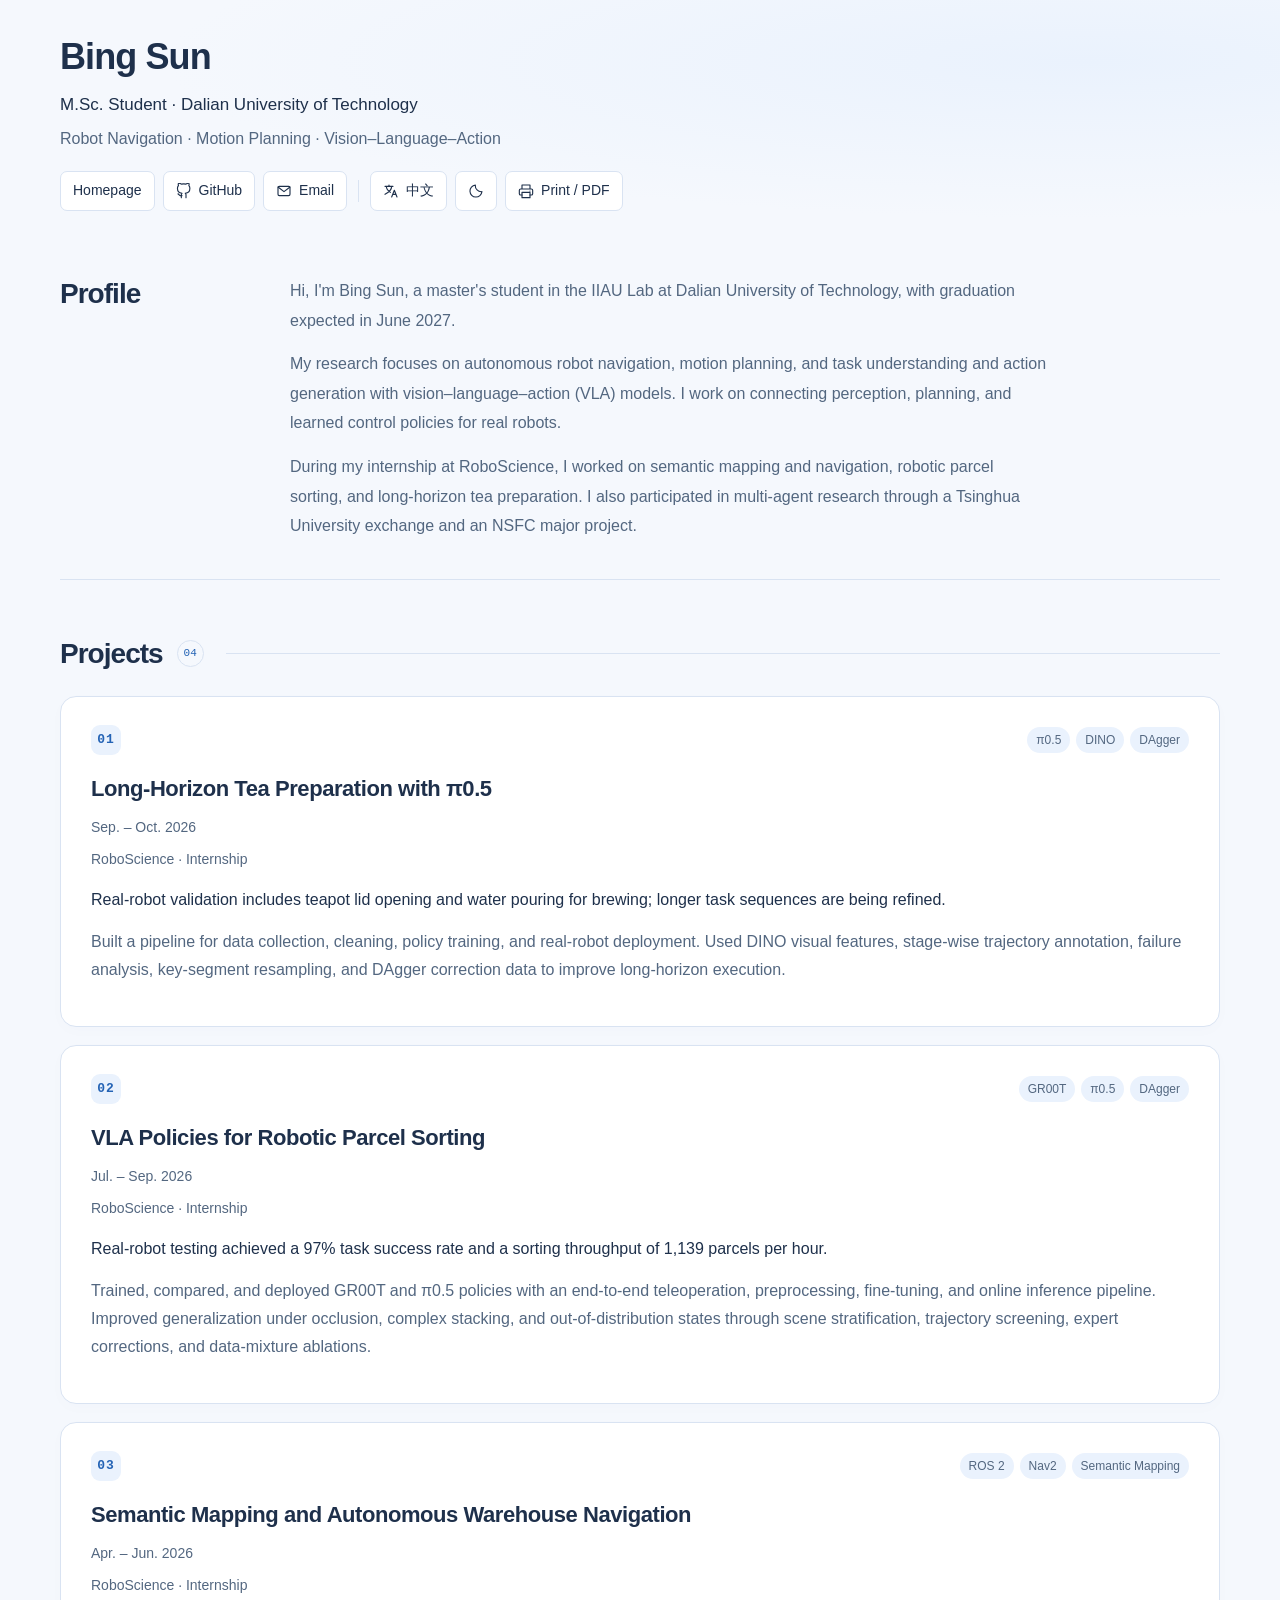
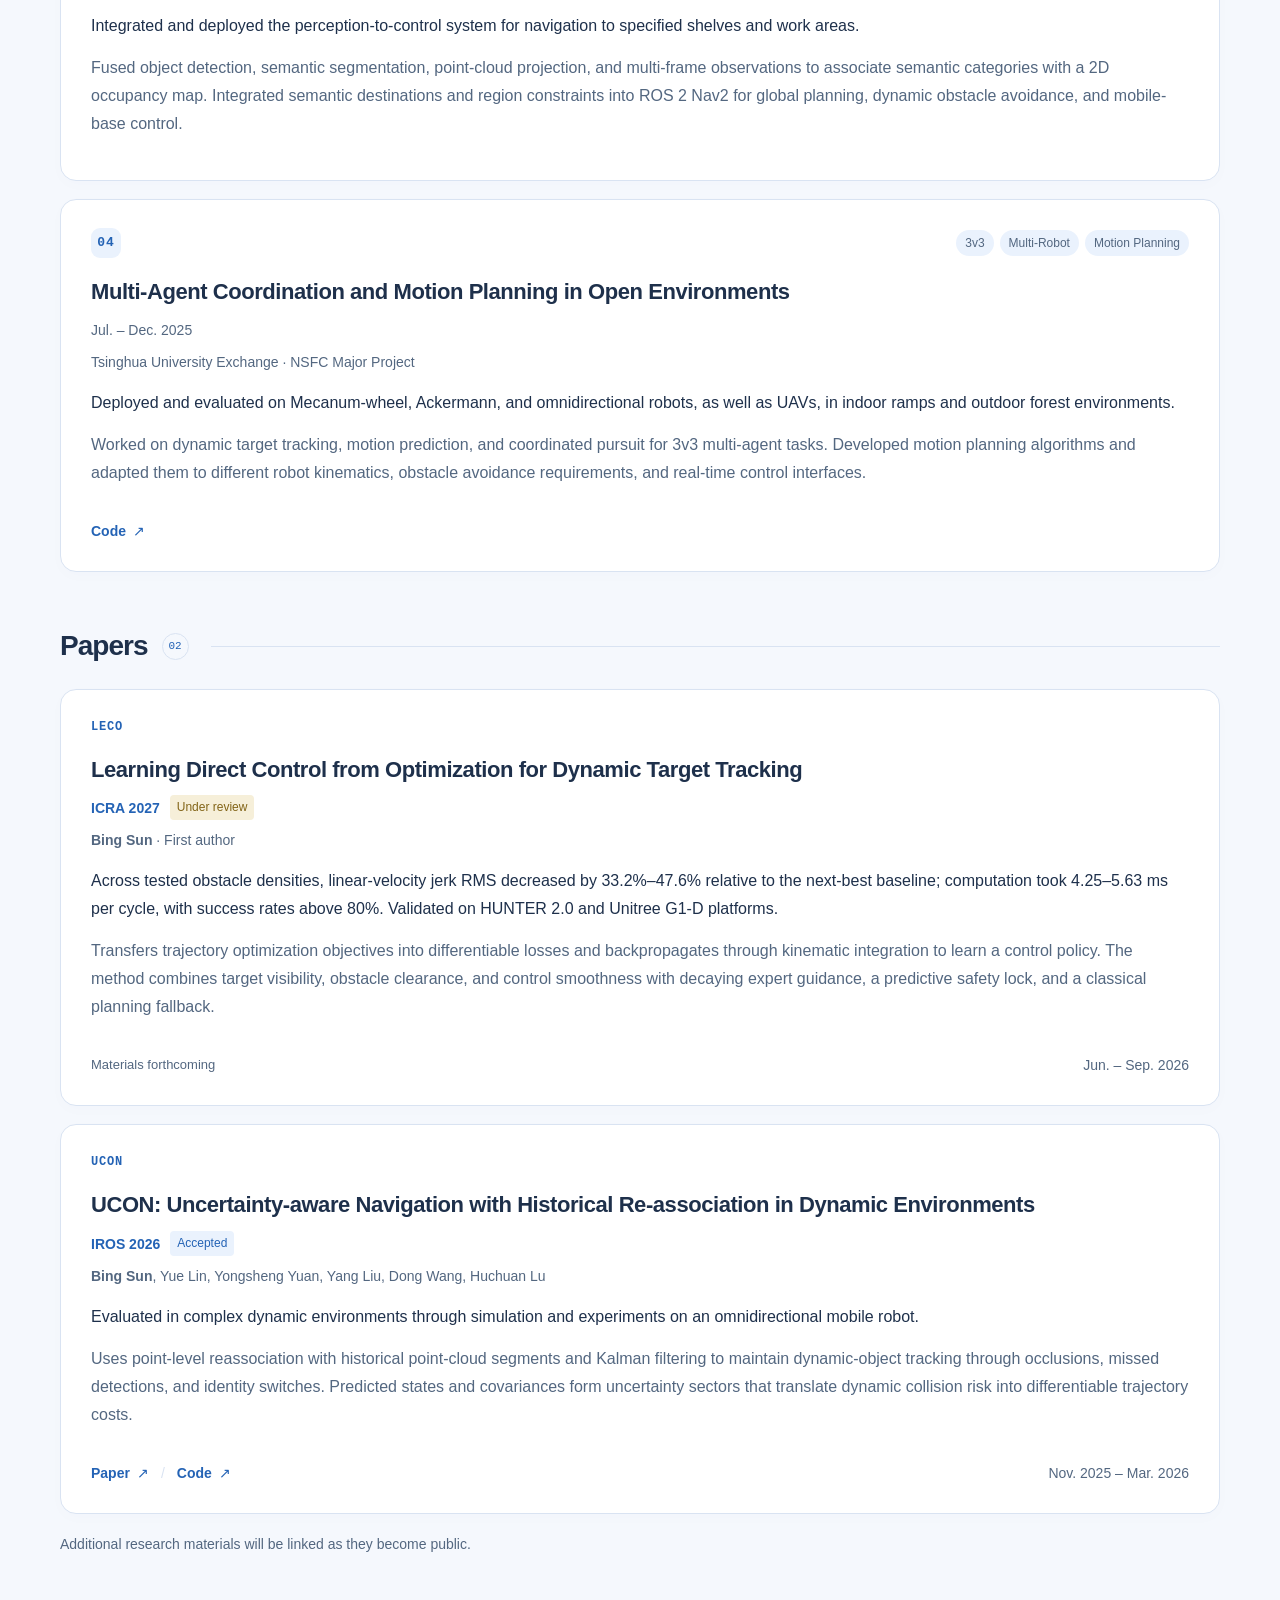
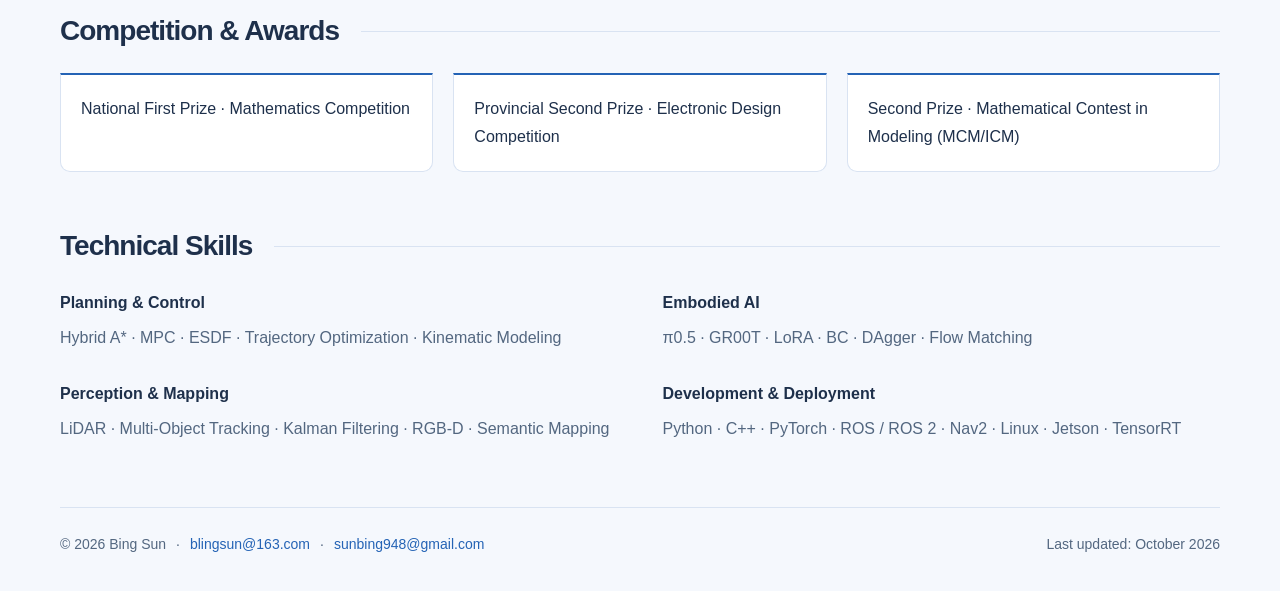
==== commit 07e7920d: "Add Gmail contact alongside existing email with individual copy actions" ====
--- a/cv.html
+++ b/cv.html
@@ -12,10 +12,10 @@
   <meta property="og:image" content="https://bling-sun.github.io/MyHomepage/assets/portrait.jpg">
   <link rel="canonical" href="https://bling-sun.github.io/MyHomepage/cv.html">
   <link rel="icon" href="assets/favicon.svg" type="image/svg+xml">
-  <link rel="stylesheet" href="assets/styles.css?v=a83807806c27">
+  <link rel="stylesheet" href="assets/styles.css?v=bb0d8e9498d0">
   <title>Bing Sun — CV</title>
-  <script src="assets/main.js?v=408906128c1f" defer></script>
-  <script type="application/ld+json">{"@context":"https://schema.org","@type":"Person","name":"Bing Sun","alternateName":"孙冰","url":"https://bling-sun.github.io/MyHomepage/","image":"https://bling-sun.github.io/MyHomepage/assets/portrait.jpg","email":"blingsun@163.com","sameAs":["https://github.com/Bling-sun"],"affiliation":{"@type":"CollegeOrUniversity","name":"Dalian University of Technology"},"knowsAbout":["Robot Navigation","Motion Planning","Vision–Language–Action Models"]}</script>
+  <script src="assets/main.js?v=fa8979fbba61" defer></script>
+  <script type="application/ld+json">{"@context":"https://schema.org","@type":"Person","name":"Bing Sun","alternateName":"孙冰","url":"https://bling-sun.github.io/MyHomepage/","image":"https://bling-sun.github.io/MyHomepage/assets/portrait.jpg","email":["blingsun@163.com","sunbing948@gmail.com"],"sameAs":["https://github.com/Bling-sun"],"affiliation":{"@type":"CollegeOrUniversity","name":"Dalian University of Technology"},"knowsAbout":["Robot Navigation","Motion Planning","Vision–Language–Action Models"]}</script>
 </head>
 <body class="cv-page">
   <a data-i18n="ui.skip" class="skip-link" href="#main">Skip to content</a>
@@ -100,15 +100,21 @@
     <section id="awards" aria-labelledby="awards-heading"><div class="section-heading"><h2 id="awards-heading"><span data-i18n="heading.awards">Competition &amp; Awards</span></h2></div><ul class="awards-list"><li data-i18n="award.0">National First Prize · Mathematics Competition</li><li data-i18n="award.1">Provincial Second Prize · Electronic Design Competition</li><li data-i18n="award.2">Second Prize · Mathematical Contest in Modeling (MCM/ICM)</li></ul></section>
     <section id="skills" aria-labelledby="skills-heading"><div class="section-heading"><h2 id="skills-heading"><span data-i18n="heading.skills">Technical Skills</span></h2></div><dl class="skills-list"><div><dt><span data-i18n="skill.0.label">Planning &amp; Control</span></dt><dd>Hybrid A* · MPC · ESDF · Trajectory Optimization · Kinematic Modeling</dd></div><div><dt><span data-i18n="skill.1.label">Embodied AI</span></dt><dd>π0.5 · GR00T · LoRA · BC · DAgger · Flow Matching</dd></div><div><dt><span data-i18n="skill.2.label">Perception &amp; Mapping</span></dt><dd>LiDAR · Multi-Object Tracking · Kalman Filtering · RGB-D · Semantic Mapping</dd></div><div><dt><span data-i18n="skill.3.label">Development &amp; Deployment</span></dt><dd>Python · C++ · PyTorch · ROS / ROS 2 · Nav2 · Linux · Jetson · TensorRT</dd></div></dl></section>
   </main>
-  <footer class="site-footer"><div><span>© 2026 </span><span data-i18n="footer.name">Bing Sun</span><span class="footer-dot" aria-hidden="true">·</span><a href="mailto:blingsun@163.com" data-email-contact aria-haspopup="dialog">blingsun@163.com</a></div><div class="updated"><span data-i18n="footer.updated">Last updated: October 2026</span></div></footer>
+  <footer class="site-footer"><div><span>© 2026 </span><span data-i18n="footer.name">Bing Sun</span><span class="footer-dot" aria-hidden="true">·</span><a href="mailto:blingsun@163.com" data-email-contact aria-haspopup="dialog">blingsun@163.com</a><span class="footer-dot" aria-hidden="true">·</span><a href="mailto:sunbing948@gmail.com" data-email-contact aria-haspopup="dialog">sunbing948@gmail.com</a></div><div class="updated"><span data-i18n="footer.updated">Last updated: October 2026</span></div></footer>
   <dialog class="email-dialog" id="email-contact" aria-labelledby="email-title">
     <div class="email-heading"><h2 data-i18n="contact.title" id="email-title">Get in touch</h2><form method="dialog"><button class="tool-link" type="submit"><span data-i18n="contact.close">Close</span></button></form></div>
     <p data-i18n="contact.description">Copy my address or open your email app to write to me.</p>
-    <label data-i18n="contact.address" for="email-address">Email address</label>
-    <input id="email-address" type="text" value="blingsun@163.com" readonly spellcheck="false">
-    <div class="email-actions"><button class="tool-link" type="button" id="copy-email"><span data-i18n="contact.copy">Copy email</span></button><a href="mailto:blingsun@163.com" class="tool-link"><span data-i18n="contact.open">Open email app</span></a></div>
+    <div class="email-option">
+      <label data-i18n="contact.address.0" for="email-address-0">Email address 1</label>
+      <input id="email-address-0" type="text" value="blingsun@163.com" readonly spellcheck="false">
+      <div class="email-actions"><button class="tool-link" type="button" data-copy-email="email-address-0"><span data-i18n="contact.copy.0">Copy email</span></button><a href="mailto:blingsun@163.com" class="tool-link"><span data-i18n="contact.open.0">Open email app</span></a></div>
+    </div><div class="email-option">
+      <label data-i18n="contact.address.1" for="email-address-1">Email address 2</label>
+      <input id="email-address-1" type="text" value="sunbing948@gmail.com" readonly spellcheck="false">
+      <div class="email-actions"><button class="tool-link" type="button" data-copy-email="email-address-1"><span data-i18n="contact.copy.1">Copy email</span></button><a href="mailto:sunbing948@gmail.com" class="tool-link"><span data-i18n="contact.open.1">Open email app</span></a></div>
+    </div>
     <p class="email-status" id="email-status" role="status" aria-live="polite"></p>
   </dialog>
-  <script id="translations" type="application/json">{"bio.0":{"en":"Hi, I'm Bing Sun, a master's student in the IIAU Lab at Dalian University of Technology, with graduation expected in June 2027.","zh":"你好，我是孙冰，目前在大连理工大学 IIAU Lab 攻读硕士学位，预计于 2027 年 6 月毕业。"},"bio.1":{"en":"My research focuses on autonomous robot navigation, motion planning, and task understanding and action generation with vision–language–action (VLA) models. I work on connecting perception, planning, and learned control policies for real robots.","zh":"我的研究方向是机器人自主导航、运动规划，以及基于视觉语言动作（VLA）模型的任务理解与动作生成，关注感知、规划与学习控制策略在真实机器人上的融合与应用。"},"bio.2":{"en":"During my internship at RoboScience, I worked on semantic mapping and navigation, robotic parcel sorting, and long-horizon tea preparation. I also participated in multi-agent research through a Tsinghua University exchange and an NSFC major project.","zh":"在 RoboScience 实习期间，我参与了语义建图与自主导航、机器人快递分拣及长程茶艺操作。在清华大学交流及国家自然科学基金重大项目中，我参与了多智能体协同对抗研究。"},"award.0":{"en":"National First Prize · Mathematics Competition","zh":"数学竞赛 · 国家一等奖"},"award.1":{"en":"Provincial Second Prize · Electronic Design Competition","zh":"电子设计竞赛 · 省级二等奖"},"award.2":{"en":"Second Prize · Mathematical Contest in Modeling (MCM/ICM)","zh":"美国大学生数学建模竞赛 · 二等奖"},"skill.0.label":{"en":"Planning & Control","zh":"规划与控制"},"skill.1.label":{"en":"Embodied AI","zh":"具身智能"},"skill.2.label":{"en":"Perception & Mapping","zh":"感知与建图"},"skill.3.label":{"en":"Development & Deployment","zh":"开发与部署"},"name":{"en":"Bing Sun","zh":"孙冰"},"role":{"en":"M.Sc. Student · Dalian University of Technology","zh":"硕士研究生 · 大连理工大学"},"interests":{"en":"Robot Navigation · Motion Planning · Vision–Language–Action","zh":"机器人导航 · 运动规划 · 视觉语言动作模型"},"ui.home":{"en":"Homepage","zh":"主页"},"ui.email":{"en":"Email","zh":"邮箱"},"ui.print":{"en":"Print / PDF","zh":"打印 / PDF"},"ui.skip":{"en":"Skip to content","zh":"跳转到内容"},"hero.eyebrow":{"en":"ROBOTICS / EMBODIED AI","zh":"机器人 / 具身智能"},"heading.about":{"en":"Profile","zh":"个人简介"},"project.0.title":{"en":"Long-Horizon Tea Preparation with π0.5","zh":"基于 π0.5 的长程茶艺操作"},"project.0.date":{"en":"Sep. – Oct. 2026","zh":"2026.09 – 2026.10"},"project.0.description":{"en":"Built a pipeline for data collection, cleaning, policy training, and real-robot deployment. Used DINO visual features, stage-wise trajectory annotation, failure analysis, key-segment resampling, and DAgger correction data to improve long-horizon execution.","zh":"搭建数据采集、清洗、策略训练与真机部署链路。引入 DINO 视觉特征，围绕阶段切换、误差累积及失败恢复建立分阶段轨迹标注和失败归因机制，结合关键片段重采样与 DAgger 纠错数据优化长程执行。"},"project.0.attribution":{"en":"RoboScience · Internship","zh":"RoboScience · 实习"},"project.0.result":{"en":"Real-robot validation includes teapot lid opening and water pouring for brewing; longer task sequences are being refined.","zh":"完成系统集成与真机测试，已实现茶壶开盖和倒水冲泡步骤，并持续优化更长任务序列的执行能力。"},"project.1.title":{"en":"VLA Policies for Robotic Parcel Sorting","zh":"快递分拣 VLA 策略训练与实机部署"},"project.1.date":{"en":"Jul. – Sep. 2026","zh":"2026.07 – 2026.09"},"project.1.description":{"en":"Trained, compared, and deployed GR00T and π0.5 policies with an end-to-end teleoperation, preprocessing, fine-tuning, and online inference pipeline. Improved generalization under occlusion, complex stacking, and out-of-distribution states through scene stratification, trajectory screening, expert corrections, and data-mixture ablations.","zh":"基于 GR00T 和 π0.5 开展训练、性能对比与真机部署，搭建遥操作采集、数据预处理、策略微调和在线推理链路。针对包裹遮挡、复杂堆叠与分布外失败，结合场景分层、轨迹筛选、专家纠错及数据配比消融改善泛化表现。"},"project.1.attribution":{"en":"RoboScience · Internship","zh":"RoboScience · 实习"},"project.1.result":{"en":"Real-robot testing achieved a 97% task success rate and a sorting throughput of 1,139 parcels per hour.","zh":"真实机器人测试中，任务成功率达到 97%，分拣速度达到 1,139 件/小时。"},"project.2.title":{"en":"Semantic Mapping and Autonomous Warehouse Navigation","zh":"面向仓库环境的语义建图与自主导航"},"project.2.date":{"en":"Apr. – Jun. 2026","zh":"2026.04 – 2026.06"},"project.2.description":{"en":"Fused object detection, semantic segmentation, point-cloud projection, and multi-frame observations to associate semantic categories with a 2D occupancy map. Integrated semantic destinations and region constraints into ROS 2 Nav2 for global planning, dynamic obstacle avoidance, and mobile-base control.","zh":"融合目标检测、语义分割、点云投影与多帧观测，实现语义类别与二维占据地图的空间关联。基于 ROS 2 Nav2 集成全局规划、局部动态避障及底盘控制，将语义目标点和区域约束融入导航任务。"},"project.2.attribution":{"en":"RoboScience · Internship","zh":"RoboScience · 实习"},"project.2.result":{"en":"Integrated and deployed the perception-to-control system for navigation to specified shelves and work areas.","zh":"完成从感知、建图到规划控制的系统联调与部署，实现面向指定货架和工作区域的自主导航。"},"project.3.title":{"en":"Multi-Agent Coordination and Motion Planning in Open Environments","zh":"开放环境多智能体协同对抗与运动规划"},"project.3.date":{"en":"Jul. – Dec. 2025","zh":"2025.07 – 2025.12"},"project.3.description":{"en":"Worked on dynamic target tracking, motion prediction, and coordinated pursuit for 3v3 multi-agent tasks. Developed motion planning algorithms and adapted them to different robot kinematics, obstacle avoidance requirements, and real-time control interfaces.","zh":"面向 3v3 多智能体任务，开展动态目标跟踪、运动状态预测与协同围剿策略研究。开发运动规划算法，并针对不同平台的运动学、障碍规避与实时控制需求完成适配。"},"project.3.attribution":{"en":"Tsinghua University Exchange · NSFC Major Project","zh":"清华大学交流 · 国家自然科学基金重大项目"},"project.3.result":{"en":"Deployed and evaluated on Mecanum-wheel, Ackermann, and omnidirectional robots, as well as UAVs, in indoor ramps and outdoor forest environments.","zh":"支持麦克纳姆轮、阿克曼轮、全向轮移动机器人及无人机，在室内坡道和室外森林环境中完成部署与实验验证。"},"project.3.link.code":{"en":"Code","zh":"代码"},"heading.projects":{"en":"Projects","zh":"项目"},"paper.0.title":{"en":"Learning Direct Control from Optimization for Dynamic Target Tracking","zh":"从优化中学习直接控制，实现动态目标跟踪"},"paper.0.status":{"en":"Under review","zh":"审稿中"},"paper.0.description":{"en":"Transfers trajectory optimization objectives into differentiable losses and backpropagates through kinematic integration to learn a control policy. The method combines target visibility, obstacle clearance, and control smoothness with decaying expert guidance, a predictive safety lock, and a classical planning fallback.","zh":"将传统轨迹优化目标转化为可微损失，通过运动学积分实现轨迹级损失向控制策略的端到端反向传播。融合目标可见性、障碍物距离与控制平滑性约束，并结合衰减式专家引导、预测性安全锁及经典规划控制回退策略。"},"paper.0.attribution.name":{"en":"Bing Sun","zh":"孙冰"},"paper.0.attribution.remaining":{"en":" · First author","zh":" · 第一作者"},"paper.0.result":{"en":"Across tested obstacle densities, linear-velocity jerk RMS decreased by 33.2%–47.6% relative to the next-best baseline; computation took 4.25–5.63 ms per cycle, with success rates above 80%. Validated on HUNTER 2.0 and Unitree G1-D platforms.","zh":"在所测试的不同障碍物密度下，线速度 Jerk RMS 较次优方法降低 33.2%–47.6%，单周期计算时间为 4.25–5.63 ms，成功率超过 80%；在 HUNTER 2.0 阿克曼底盘和宇树 G1-D 平台上完成实机验证。"},"paper.0.forthcoming":{"en":"Materials forthcoming","zh":"资料待发布"},"paper.0.date":{"en":"Jun. – Sep. 2026","zh":"2026.06 – 2026.09"},"paper.1.title":{"en":"UCON: Uncertainty-aware Navigation with Historical Re-association in Dynamic Environments","zh":"UCON：动态环境中基于历史重关联的不确定性感知导航"},"paper.1.status":{"en":"Accepted","zh":"已录用"},"paper.1.description":{"en":"Uses point-level reassociation with historical point-cloud segments and Kalman filtering to maintain dynamic-object tracking through occlusions, missed detections, and identity switches. Predicted states and covariances form uncertainty sectors that translate dynamic collision risk into differentiable trajectory costs.","zh":"针对遮挡、漏检和 ID 切换，设计基于历史点云片段的点级重关联机制，结合卡尔曼滤波进行目标状态估计与协方差传播。基于预测状态与协方差构建不确定性扇区，将动态碰撞风险转化为可微轨迹代价。"},"paper.1.attribution.name":{"en":"Bing Sun","zh":"孙冰"},"paper.1.attribution.remaining":{"en":", Yue Lin, Yongsheng Yuan, Yang Liu, Dong Wang, Huchuan Lu","zh":"，林跃，袁永胜，刘洋，王栋，卢湖川"},"paper.1.result":{"en":"Evaluated in complex dynamic environments through simulation and experiments on an omnidirectional mobile robot.","zh":"在复杂动态环境中开展仿真及全向移动机器人实验，验证感知与规划联合方法的有效性。"},"paper.1.link.paper":{"en":"Paper","zh":"论文"},"paper.1.link.code":{"en":"Code","zh":"代码"},"paper.1.date":{"en":"Nov. 2025 – Mar. 2026","zh":"2025.11 – 2026.03"},"papers.note":{"en":"Additional research materials will be linked as they become public.","zh":"更多研究资料将在公开后补充链接。"},"heading.papers":{"en":"Papers","zh":"论文"},"heading.awards":{"en":"Competition & Awards","zh":"竞赛与荣誉"},"heading.skills":{"en":"Technical Skills","zh":"专业技能"},"footer.name":{"en":"Bing Sun","zh":"孙冰"},"footer.updated":{"en":"Last updated: October 2026","zh":"最近更新：2026 年 10 月"},"contact.title":{"en":"Get in touch","zh":"联系我"},"contact.close":{"en":"Close","zh":"关闭"},"contact.description":{"en":"Copy my address or open your email app to write to me.","zh":"复制邮箱地址，或打开邮件应用给我写信。"},"contact.address":{"en":"Email address","zh":"邮箱地址"},"contact.copy":{"en":"Copy email","zh":"复制邮箱"},"contact.open":{"en":"Open email app","zh":"打开邮件应用"}}</script>
+  <script id="translations" type="application/json">{"bio.0":{"en":"Hi, I'm Bing Sun, a master's student in the IIAU Lab at Dalian University of Technology, with graduation expected in June 2027.","zh":"你好，我是孙冰，目前在大连理工大学 IIAU Lab 攻读硕士学位，预计于 2027 年 6 月毕业。"},"bio.1":{"en":"My research focuses on autonomous robot navigation, motion planning, and task understanding and action generation with vision–language–action (VLA) models. I work on connecting perception, planning, and learned control policies for real robots.","zh":"我的研究方向是机器人自主导航、运动规划，以及基于视觉语言动作（VLA）模型的任务理解与动作生成，关注感知、规划与学习控制策略在真实机器人上的融合与应用。"},"bio.2":{"en":"During my internship at RoboScience, I worked on semantic mapping and navigation, robotic parcel sorting, and long-horizon tea preparation. I also participated in multi-agent research through a Tsinghua University exchange and an NSFC major project.","zh":"在 RoboScience 实习期间，我参与了语义建图与自主导航、机器人快递分拣及长程茶艺操作。在清华大学交流及国家自然科学基金重大项目中，我参与了多智能体协同对抗研究。"},"award.0":{"en":"National First Prize · Mathematics Competition","zh":"数学竞赛 · 国家一等奖"},"award.1":{"en":"Provincial Second Prize · Electronic Design Competition","zh":"电子设计竞赛 · 省级二等奖"},"award.2":{"en":"Second Prize · Mathematical Contest in Modeling (MCM/ICM)","zh":"美国大学生数学建模竞赛 · 二等奖"},"skill.0.label":{"en":"Planning & Control","zh":"规划与控制"},"skill.1.label":{"en":"Embodied AI","zh":"具身智能"},"skill.2.label":{"en":"Perception & Mapping","zh":"感知与建图"},"skill.3.label":{"en":"Development & Deployment","zh":"开发与部署"},"name":{"en":"Bing Sun","zh":"孙冰"},"role":{"en":"M.Sc. Student · Dalian University of Technology","zh":"硕士研究生 · 大连理工大学"},"interests":{"en":"Robot Navigation · Motion Planning · Vision–Language–Action","zh":"机器人导航 · 运动规划 · 视觉语言动作模型"},"ui.home":{"en":"Homepage","zh":"主页"},"ui.email":{"en":"Email","zh":"邮箱"},"ui.print":{"en":"Print / PDF","zh":"打印 / PDF"},"ui.skip":{"en":"Skip to content","zh":"跳转到内容"},"hero.eyebrow":{"en":"ROBOTICS / EMBODIED AI","zh":"机器人 / 具身智能"},"heading.about":{"en":"Profile","zh":"个人简介"},"project.0.title":{"en":"Long-Horizon Tea Preparation with π0.5","zh":"基于 π0.5 的长程茶艺操作"},"project.0.date":{"en":"Sep. – Oct. 2026","zh":"2026.09 – 2026.10"},"project.0.description":{"en":"Built a pipeline for data collection, cleaning, policy training, and real-robot deployment. Used DINO visual features, stage-wise trajectory annotation, failure analysis, key-segment resampling, and DAgger correction data to improve long-horizon execution.","zh":"搭建数据采集、清洗、策略训练与真机部署链路。引入 DINO 视觉特征，围绕阶段切换、误差累积及失败恢复建立分阶段轨迹标注和失败归因机制，结合关键片段重采样与 DAgger 纠错数据优化长程执行。"},"project.0.attribution":{"en":"RoboScience · Internship","zh":"RoboScience · 实习"},"project.0.result":{"en":"Real-robot validation includes teapot lid opening and water pouring for brewing; longer task sequences are being refined.","zh":"完成系统集成与真机测试，已实现茶壶开盖和倒水冲泡步骤，并持续优化更长任务序列的执行能力。"},"project.1.title":{"en":"VLA Policies for Robotic Parcel Sorting","zh":"快递分拣 VLA 策略训练与实机部署"},"project.1.date":{"en":"Jul. – Sep. 2026","zh":"2026.07 – 2026.09"},"project.1.description":{"en":"Trained, compared, and deployed GR00T and π0.5 policies with an end-to-end teleoperation, preprocessing, fine-tuning, and online inference pipeline. Improved generalization under occlusion, complex stacking, and out-of-distribution states through scene stratification, trajectory screening, expert corrections, and data-mixture ablations.","zh":"基于 GR00T 和 π0.5 开展训练、性能对比与真机部署，搭建遥操作采集、数据预处理、策略微调和在线推理链路。针对包裹遮挡、复杂堆叠与分布外失败，结合场景分层、轨迹筛选、专家纠错及数据配比消融改善泛化表现。"},"project.1.attribution":{"en":"RoboScience · Internship","zh":"RoboScience · 实习"},"project.1.result":{"en":"Real-robot testing achieved a 97% task success rate and a sorting throughput of 1,139 parcels per hour.","zh":"真实机器人测试中，任务成功率达到 97%，分拣速度达到 1,139 件/小时。"},"project.2.title":{"en":"Semantic Mapping and Autonomous Warehouse Navigation","zh":"面向仓库环境的语义建图与自主导航"},"project.2.date":{"en":"Apr. – Jun. 2026","zh":"2026.04 – 2026.06"},"project.2.description":{"en":"Fused object detection, semantic segmentation, point-cloud projection, and multi-frame observations to associate semantic categories with a 2D occupancy map. Integrated semantic destinations and region constraints into ROS 2 Nav2 for global planning, dynamic obstacle avoidance, and mobile-base control.","zh":"融合目标检测、语义分割、点云投影与多帧观测，实现语义类别与二维占据地图的空间关联。基于 ROS 2 Nav2 集成全局规划、局部动态避障及底盘控制，将语义目标点和区域约束融入导航任务。"},"project.2.attribution":{"en":"RoboScience · Internship","zh":"RoboScience · 实习"},"project.2.result":{"en":"Integrated and deployed the perception-to-control system for navigation to specified shelves and work areas.","zh":"完成从感知、建图到规划控制的系统联调与部署，实现面向指定货架和工作区域的自主导航。"},"project.3.title":{"en":"Multi-Agent Coordination and Motion Planning in Open Environments","zh":"开放环境多智能体协同对抗与运动规划"},"project.3.date":{"en":"Jul. – Dec. 2025","zh":"2025.07 – 2025.12"},"project.3.description":{"en":"Worked on dynamic target tracking, motion prediction, and coordinated pursuit for 3v3 multi-agent tasks. Developed motion planning algorithms and adapted them to different robot kinematics, obstacle avoidance requirements, and real-time control interfaces.","zh":"面向 3v3 多智能体任务，开展动态目标跟踪、运动状态预测与协同围剿策略研究。开发运动规划算法，并针对不同平台的运动学、障碍规避与实时控制需求完成适配。"},"project.3.attribution":{"en":"Tsinghua University Exchange · NSFC Major Project","zh":"清华大学交流 · 国家自然科学基金重大项目"},"project.3.result":{"en":"Deployed and evaluated on Mecanum-wheel, Ackermann, and omnidirectional robots, as well as UAVs, in indoor ramps and outdoor forest environments.","zh":"支持麦克纳姆轮、阿克曼轮、全向轮移动机器人及无人机，在室内坡道和室外森林环境中完成部署与实验验证。"},"project.3.link.code":{"en":"Code","zh":"代码"},"heading.projects":{"en":"Projects","zh":"项目"},"paper.0.title":{"en":"Learning Direct Control from Optimization for Dynamic Target Tracking","zh":"从优化中学习直接控制，实现动态目标跟踪"},"paper.0.status":{"en":"Under review","zh":"审稿中"},"paper.0.description":{"en":"Transfers trajectory optimization objectives into differentiable losses and backpropagates through kinematic integration to learn a control policy. The method combines target visibility, obstacle clearance, and control smoothness with decaying expert guidance, a predictive safety lock, and a classical planning fallback.","zh":"将传统轨迹优化目标转化为可微损失，通过运动学积分实现轨迹级损失向控制策略的端到端反向传播。融合目标可见性、障碍物距离与控制平滑性约束，并结合衰减式专家引导、预测性安全锁及经典规划控制回退策略。"},"paper.0.attribution.name":{"en":"Bing Sun","zh":"孙冰"},"paper.0.attribution.remaining":{"en":" · First author","zh":" · 第一作者"},"paper.0.result":{"en":"Across tested obstacle densities, linear-velocity jerk RMS decreased by 33.2%–47.6% relative to the next-best baseline; computation took 4.25–5.63 ms per cycle, with success rates above 80%. Validated on HUNTER 2.0 and Unitree G1-D platforms.","zh":"在所测试的不同障碍物密度下，线速度 Jerk RMS 较次优方法降低 33.2%–47.6%，单周期计算时间为 4.25–5.63 ms，成功率超过 80%；在 HUNTER 2.0 阿克曼底盘和宇树 G1-D 平台上完成实机验证。"},"paper.0.forthcoming":{"en":"Materials forthcoming","zh":"资料待发布"},"paper.0.date":{"en":"Jun. – Sep. 2026","zh":"2026.06 – 2026.09"},"paper.1.title":{"en":"UCON: Uncertainty-aware Navigation with Historical Re-association in Dynamic Environments","zh":"UCON：动态环境中基于历史重关联的不确定性感知导航"},"paper.1.status":{"en":"Accepted","zh":"已录用"},"paper.1.description":{"en":"Uses point-level reassociation with historical point-cloud segments and Kalman filtering to maintain dynamic-object tracking through occlusions, missed detections, and identity switches. Predicted states and covariances form uncertainty sectors that translate dynamic collision risk into differentiable trajectory costs.","zh":"针对遮挡、漏检和 ID 切换，设计基于历史点云片段的点级重关联机制，结合卡尔曼滤波进行目标状态估计与协方差传播。基于预测状态与协方差构建不确定性扇区，将动态碰撞风险转化为可微轨迹代价。"},"paper.1.attribution.name":{"en":"Bing Sun","zh":"孙冰"},"paper.1.attribution.remaining":{"en":", Yue Lin, Yongsheng Yuan, Yang Liu, Dong Wang, Huchuan Lu","zh":"，林跃，袁永胜，刘洋，王栋，卢湖川"},"paper.1.result":{"en":"Evaluated in complex dynamic environments through simulation and experiments on an omnidirectional mobile robot.","zh":"在复杂动态环境中开展仿真及全向移动机器人实验，验证感知与规划联合方法的有效性。"},"paper.1.link.paper":{"en":"Paper","zh":"论文"},"paper.1.link.code":{"en":"Code","zh":"代码"},"paper.1.date":{"en":"Nov. 2025 – Mar. 2026","zh":"2025.11 – 2026.03"},"papers.note":{"en":"Additional research materials will be linked as they become public.","zh":"更多研究资料将在公开后补充链接。"},"heading.papers":{"en":"Papers","zh":"论文"},"heading.awards":{"en":"Competition & Awards","zh":"竞赛与荣誉"},"heading.skills":{"en":"Technical Skills","zh":"专业技能"},"footer.name":{"en":"Bing Sun","zh":"孙冰"},"footer.updated":{"en":"Last updated: October 2026","zh":"最近更新：2026 年 10 月"},"contact.title":{"en":"Get in touch","zh":"联系我"},"contact.close":{"en":"Close","zh":"关闭"},"contact.description":{"en":"Copy my address or open your email app to write to me.","zh":"复制邮箱地址，或打开邮件应用给我写信。"},"contact.address.0":{"en":"Email address 1","zh":"邮箱地址 1"},"contact.copy.0":{"en":"Copy email","zh":"复制邮箱"},"contact.open.0":{"en":"Open email app","zh":"打开邮件应用"},"contact.address.1":{"en":"Email address 2","zh":"邮箱地址 2"},"contact.copy.1":{"en":"Copy email","zh":"复制邮箱"},"contact.open.1":{"en":"Open email app","zh":"打开邮件应用"}}</script>
 </body>
 </html>
--- a/assets/styles.css
+++ b/assets/styles.css
@@ -35,6 +35,7 @@
 .email-actions { display:flex; flex-wrap:wrap; gap:10px; margin-top:16px; }
 .email-actions button { background:var(--accent); color:var(--surface); }
 .email-status { min-height:1.75em; margin-bottom:0; font-size:14px; }
+.email-option + .email-option { margin-top:22px; padding-top:20px; border-top:1px solid var(--line); }
 .hero-cta { display:inline-flex; gap:35px; align-items:center; color:var(--accent); margin-top:18px; border-bottom:1px solid var(--accent); padding-bottom:4px; font-size:14px; font-weight:600; }
 .hero-cta:hover { text-decoration:none; }
 .hero-cta span:last-child { transition:transform .2s; }
